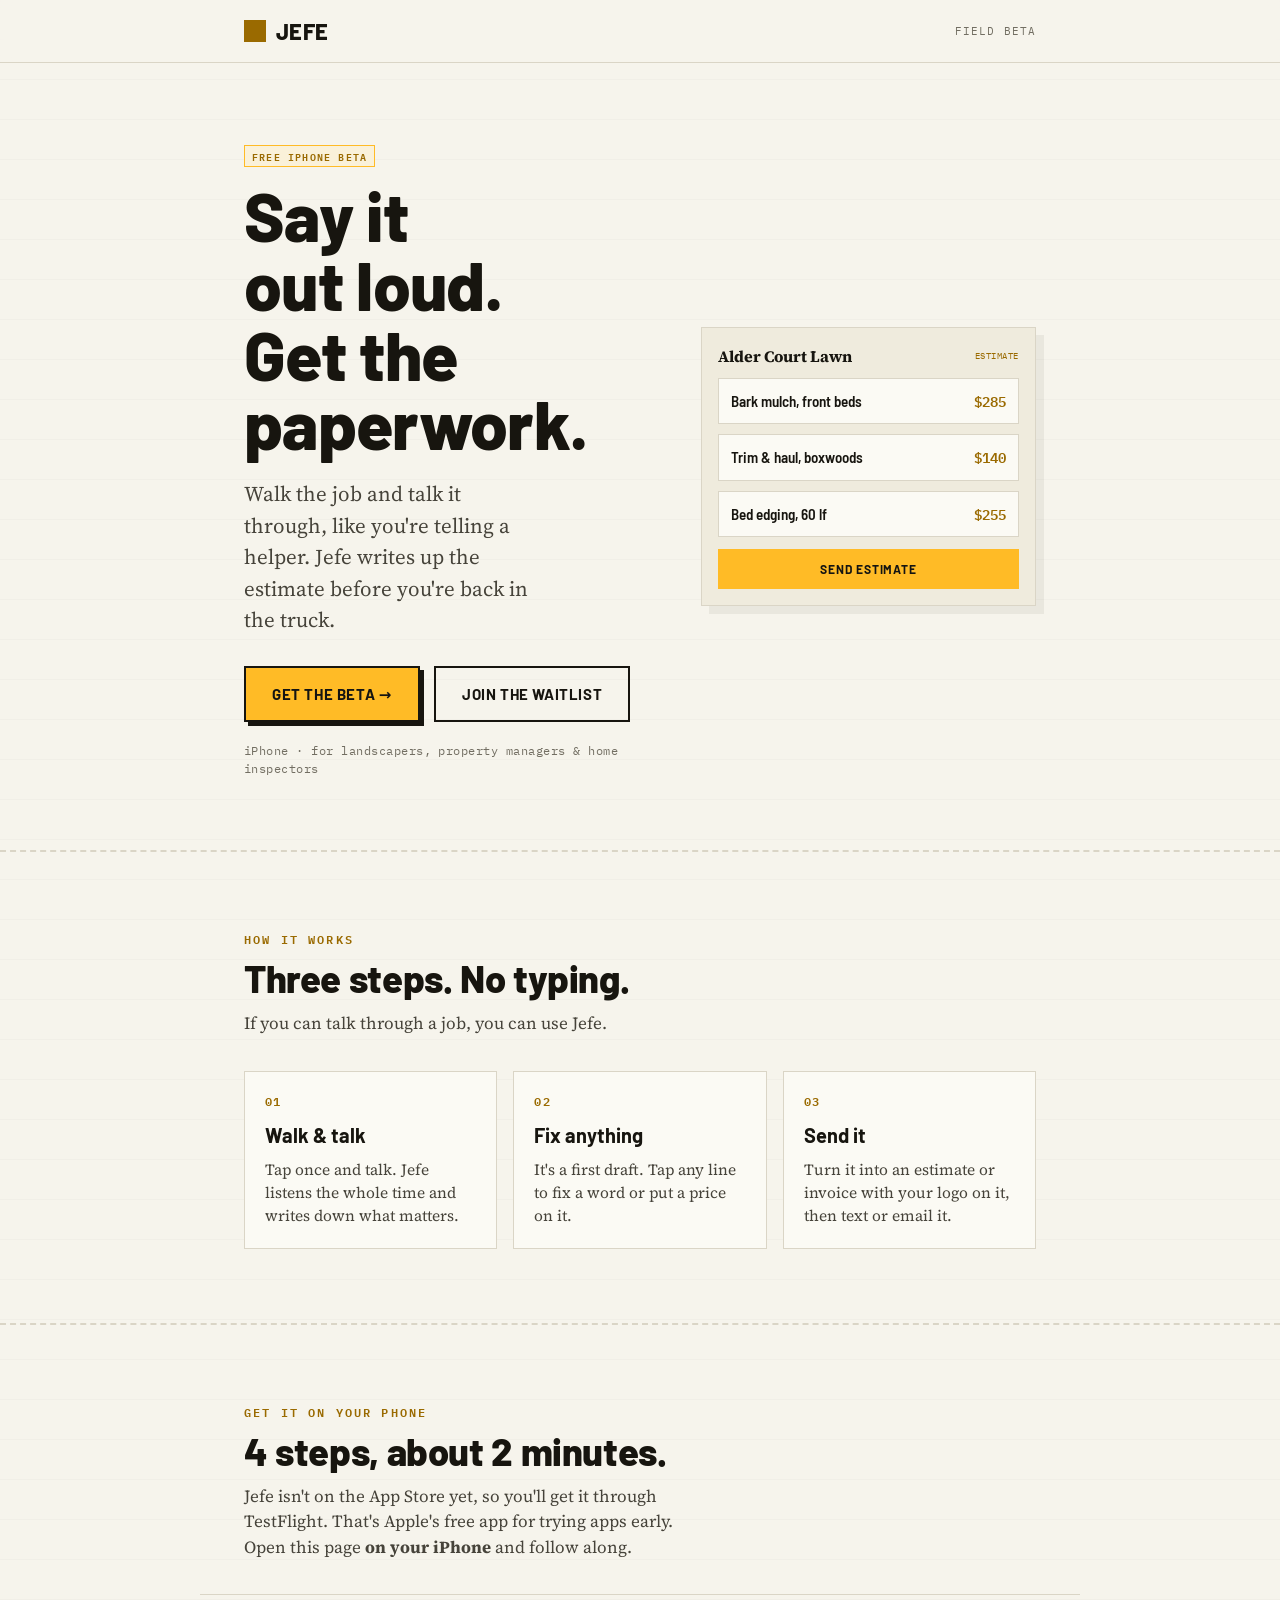
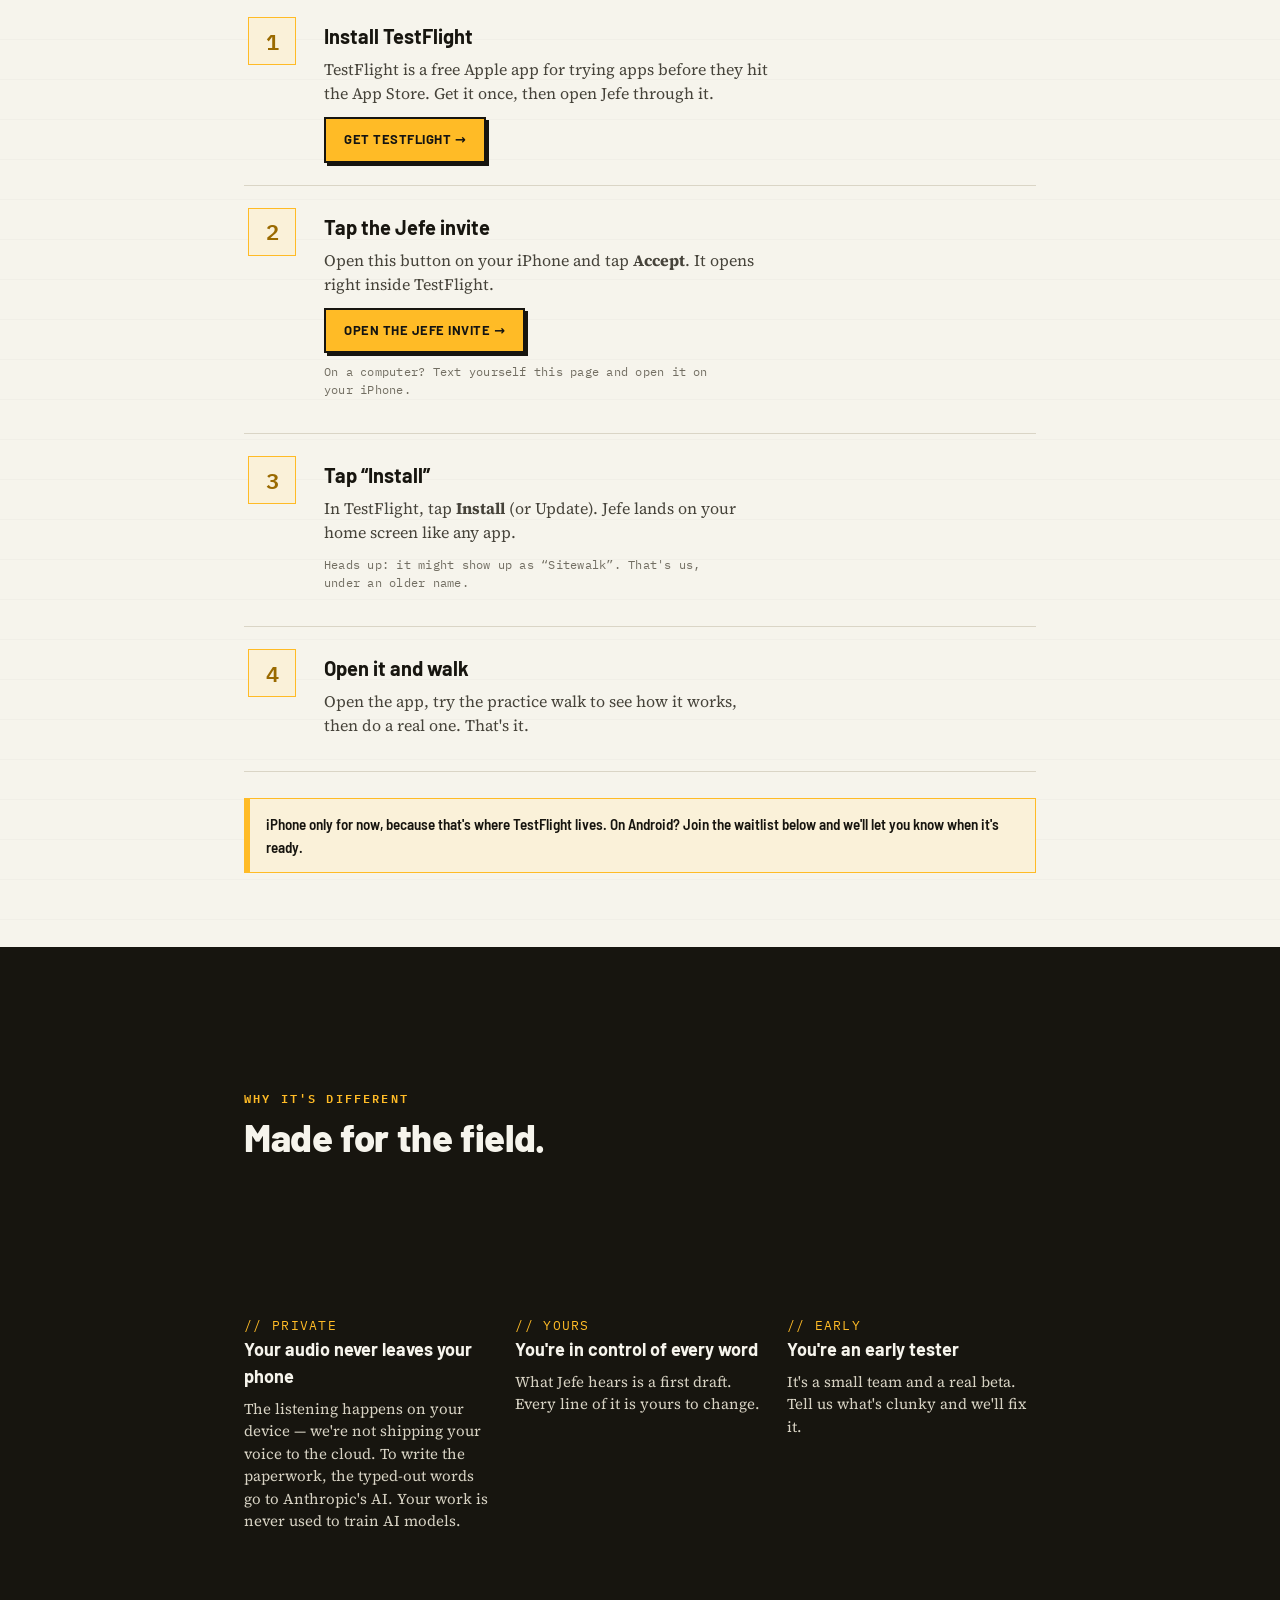
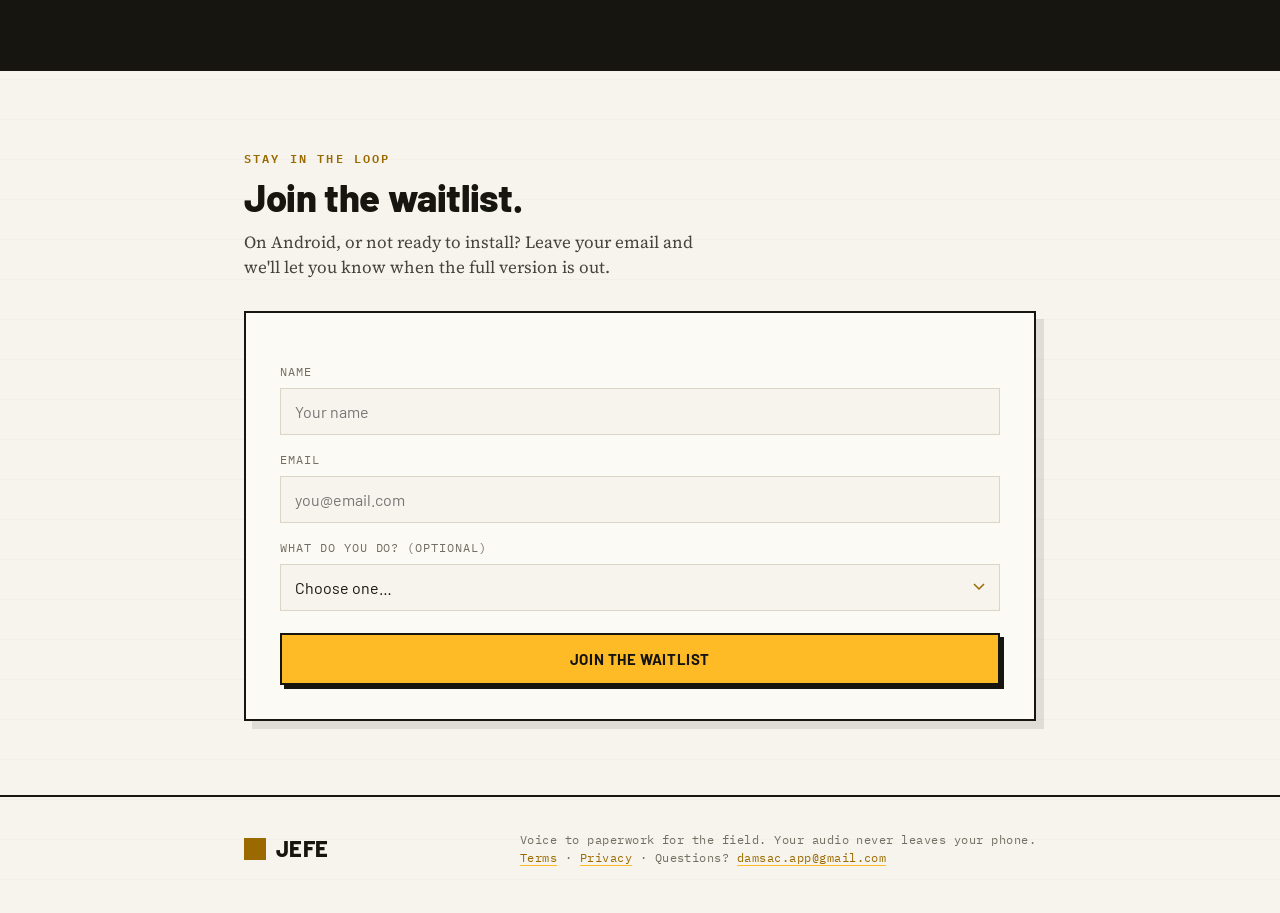
==== index.html @ 2832a0a9 "legal: name the AI processor, fix what was factually wrong, add the missing clauses Four independent" ====
<!DOCTYPE html>
<html lang="en">
<head>
<meta charset="UTF-8" />
<meta name="viewport" content="width=device-width, initial-scale=1.0" />
<title>Jefe: say it out loud, get the paperwork</title>
<meta name="description" content="Jefe turns a spoken walk-through into a ready-to-send estimate draft before you're back in the truck. Free iPhone beta for landscapers, property managers & home inspectors." />

<!-- Open Graph / iMessage / social preview -->
<meta property="og:title" content="Jefe: say it out loud, get the paperwork" />
<meta property="og:description" content="Walk the job, talk it through, and Jefe writes up the estimate. Try the free iPhone beta." />
<meta property="og:type" content="website" />

<link rel="preconnect" href="https://fonts.googleapis.com" />
<link rel="preconnect" href="https://fonts.gstatic.com" crossorigin />
<link href="https://fonts.googleapis.com/css2?family=Barlow:wght@400;500;600;700;800&family=Barlow+Semi+Condensed:wght@500;600&family=IBM+Plex+Mono:wght@400;500;600&family=Source+Serif+4:opsz,wght@8..60,400;8..60,600;8..60,700&display=swap" rel="stylesheet" />

<style>
  :root {
    /* Field Instrument palette — matches the Jefe app */
    --paper:      #F6F4EC;
    --paper-deep: #EFEBDD;
    --sheet:      #FBFAF4;
    --ink:        #17150F;
    --ink-70:     #46433A;
    --ink-45:     #726E62;
    --ink-25:     #A9A497;
    --amber:      #FFBB26;
    --amber-deep: #9A6A00;
    --amber-tint: #FAF1D9;
    --on-amber:   #141412;
    --hairline:   #DAD5C6;
    --red:        #B23B2E;
    --green:      #3E6B35;

    --ui:   'Barlow', system-ui, sans-serif;
    --cond: 'Barlow Semi Condensed', 'Barlow', sans-serif;
    --mono: 'IBM Plex Mono', ui-monospace, monospace;
    --serif:'Source Serif 4', Georgia, serif;

    --pad: clamp(26px, 6vw, 44px);
    --maxw: 880px;
  }

  * { box-sizing: border-box; }
  html { scroll-behavior: smooth; }
  /* grid/flex children default to min-width:auto, which lets long lines push a
     cell wider than the viewport → horizontal overflow. Reset it everywhere. */
  .hero-grid > *, .beats > *, .beat, .step > *, .trust .grid > *,
  .paper-card .row > *, footer .wrap > * { min-width: 0; }
  .hero .fine, .paper-card .row .desc, .step p, .beat p { overflow-wrap: anywhere; }
  body {
    margin: 0;
    background: var(--paper);
    color: var(--ink);
    font-family: var(--ui);
    line-height: 1.5;
    -webkit-font-smoothing: antialiased;
    /* faint carbon-form ruling */
    background-image: repeating-linear-gradient(
      to bottom, transparent, transparent 39px, rgba(0,0,0,0.018) 39px, rgba(0,0,0,0.018) 40px);
  }
  a { color: inherit; }
  img { max-width: 100%; }

  .wrap { max-width: var(--maxw); margin: 0 auto; padding: 0 var(--pad); }

  /* ---- reusable bits ---- */
  .kicker {
    font-family: var(--mono); font-weight: 600; font-size: 12px;
    letter-spacing: 0.18em; text-transform: uppercase; color: var(--amber-deep);
  }
  .stamp {
    display: inline-block; font-family: var(--mono); font-weight: 600;
    font-size: 10px; letter-spacing: 0.12em; text-transform: uppercase;
    padding: 3px 7px 2px; background: var(--amber-tint);
    color: var(--amber-deep); border: 1px solid var(--amber);
  }
  .btn {
    display: inline-flex; align-items: center; justify-content: center; gap: 8px;
    font-family: var(--ui); font-weight: 700; font-size: 15px; letter-spacing: 0.04em;
    text-transform: uppercase; text-decoration: none; cursor: pointer;
    padding: 15px 26px; border: 2px solid var(--ink); background: var(--amber);
    color: var(--on-amber); transition: transform .12s ease, box-shadow .12s ease;
    box-shadow: 4px 4px 0 var(--ink);
  }
  .btn:hover { transform: translate(-2px,-2px); box-shadow: 6px 6px 0 var(--ink); }
  .btn:active { transform: translate(2px,2px); box-shadow: 1px 1px 0 var(--ink); }
  .btn.ghost { background: transparent; color: var(--ink); box-shadow: none; }
  .btn.ghost:hover { background: var(--paper-deep); transform: none; }

  .logo { display: inline-flex; align-items: center; gap: 10px; text-decoration: none; }
  .logo .mark { width: 22px; height: 22px; background: var(--amber-deep); flex: none; }
  .logo .word { font-family: var(--ui); font-weight: 800; font-size: 22px; letter-spacing: 0.02em; }

  /* reveal-on-scroll */
  .reveal { opacity: 0; transform: translateY(14px); transition: opacity .5s ease, transform .5s ease; }
  .reveal.in { opacity: 1; transform: none; }

  /* ---- top bar ---- */
  header.bar {
    position: sticky; top: 0; z-index: 20;
    background: rgba(246,244,236,0.92); backdrop-filter: blur(6px);
    border-bottom: 1px solid var(--hairline);
  }
  header.bar .wrap { display: flex; align-items: center; justify-content: space-between; height: 62px; }
  header.bar .meta { font-family: var(--mono); font-size: 11px; letter-spacing: 0.1em; color: var(--ink-45); text-transform: uppercase; }

  /* ---- hero ---- */
  /* top/bottom only — leave .wrap's horizontal padding intact (a `padding`
     shorthand here would zero the side margins and flush content left). */
  .hero { padding-top: clamp(38px, 8vw, 80px); padding-bottom: clamp(30px, 6vw, 60px); }
  .hero h1 {
    font-family: var(--ui); font-weight: 800; letter-spacing: -0.01em;
    font-size: clamp(38px, 9vw, 68px); line-height: 1.02; margin: 14px 0 0;
  }
  .hero .lead {
    font-family: var(--serif); font-size: clamp(17px, 2.4vw, 21px); color: var(--ink-70);
    max-width: 30ch; margin: 20px 0 0; line-height: 1.5;
  }
  .hero .ctas { display: flex; flex-wrap: wrap; gap: 14px; margin-top: 30px; }
  .hero .fine {
    margin-top: 20px; font-family: var(--mono); font-size: 12px; letter-spacing: 0.04em;
    color: var(--ink-45);
  }
  .hero-grid { display: grid; grid-template-columns: 1.1fr 0.9fr; gap: clamp(24px, 5vw, 48px); align-items: center; }
  @media (max-width: 720px) { .hero-grid { grid-template-columns: 1fr; } }

  /* mini estimate card (echoes the app) */
  .paper-card {
    background: var(--paper-deep); border: 1.5px solid var(--hairline); padding: 16px;
    box-shadow: 8px 8px 0 rgba(23,21,15,0.06);
  }
  .paper-card .row {
    display: flex; align-items: baseline; justify-content: space-between; gap: 10px;
    background: var(--sheet); border: 1px solid var(--hairline); padding: 11px 12px; margin-top: 10px;
  }
  .paper-card .row .desc { font-family: var(--cond); font-weight: 600; font-size: 15px; }
  .paper-card .row .amt  { font-family: var(--mono); font-weight: 600; font-size: 14px; color: var(--amber-deep); }
  .paper-card .head { display: flex; align-items: center; justify-content: space-between; }
  .paper-card .biz { font-family: var(--serif); font-weight: 700; font-size: 16px; }
  .paper-card .send {
    margin-top: 12px; text-align: center; font-family: var(--ui); font-weight: 700; font-size: 12px;
    letter-spacing: 0.08em; padding: 11px; background: var(--amber); color: var(--on-amber); text-transform: uppercase;
  }
  .sub { font-family: var(--mono); font-size: 9px; letter-spacing: 0.06em; color: var(--ink-45); text-transform: uppercase; }

  /* ---- section frame ---- */
  section { padding: clamp(40px, 8vw, 74px) 0; }
  .divider { border: none; border-top: 2px dashed var(--hairline); margin: 0; }
  .sec-head h2 {
    font-family: var(--ui); font-weight: 800; font-size: clamp(26px, 5vw, 38px);
    letter-spacing: -0.01em; margin: 8px 0 0; line-height: 1.08;
  }
  .sec-head .sub-lead { font-family: var(--serif); color: var(--ink-70); font-size: 17px; margin: 12px 0 0; max-width: 52ch; }

  /* ---- how it works ---- */
  .beats { display: grid; grid-template-columns: repeat(3, 1fr); gap: 16px; margin-top: 34px; }
  @media (max-width: 720px) { .beats { grid-template-columns: 1fr; } }
  .beat { background: var(--sheet); border: 1.5px solid var(--hairline); padding: 20px; }
  .beat .n { font-family: var(--mono); font-weight: 600; font-size: 12px; color: var(--amber-deep); letter-spacing: 0.1em; }
  .beat h3 { font-family: var(--ui); font-weight: 700; font-size: 20px; margin: 10px 0 8px; }
  .beat p { font-family: var(--serif); color: var(--ink-70); font-size: 15.5px; margin: 0; }

  /* ---- install steps ---- */
  .steps { margin-top: 34px; border-top: 1px solid var(--hairline); }
  .step {
    display: grid; grid-template-columns: 58px 1fr; gap: 18px; align-items: start;
    padding: 22px 4px; border-bottom: 1px solid var(--hairline);
  }
  .step .idx {
    font-family: var(--mono); font-weight: 600; font-size: 22px; color: var(--amber-deep);
    border: 1.5px solid var(--amber); background: var(--amber-tint); width: 48px; height: 48px;
    display: flex; align-items: center; justify-content: center;
  }
  .step h3 { font-family: var(--ui); font-weight: 700; font-size: 20px; margin: 4px 0 6px; }
  .step p { font-family: var(--serif); color: var(--ink-70); font-size: 16px; margin: 0 0 12px; max-width: 56ch; }
  .step .mini-note { font-family: var(--mono); font-size: 12px; color: var(--ink-45); letter-spacing: 0.02em; }
  .step .btn { font-size: 13px; padding: 11px 18px; box-shadow: 3px 3px 0 var(--ink); }
  .step .btn:hover { box-shadow: 5px 5px 0 var(--ink); }

  .notebar {
    margin-top: 26px; display: flex; gap: 0; border: 1.5px solid var(--amber);
    background: var(--amber-tint);
  }
  .notebar .tick { width: 5px; background: var(--amber); flex: none; }
  .notebar .txt { padding: 14px 16px; font-family: var(--cond); font-weight: 600; font-size: 15px; color: var(--ink); }

  /* ---- trust strip ---- */
  .trust { background: var(--ink); color: var(--paper); }
  .trust .wrap { padding-top: clamp(40px,7vw,64px); padding-bottom: clamp(40px,7vw,64px); }
  .trust .kicker { color: var(--amber); }
  .trust h2 { color: var(--paper); }
  .trust .grid { display: grid; grid-template-columns: repeat(3, 1fr); gap: 22px; margin-top: 30px; }
  @media (max-width: 720px) { .trust .grid { grid-template-columns: 1fr; } }
  .trust .item h3 { font-family: var(--ui); font-weight: 700; font-size: 18px; margin: 0 0 8px; }
  .trust .item p { font-family: var(--serif); color: #D8D3C4; font-size: 15px; margin: 0; }
  .trust .item .ic { font-family: var(--mono); color: var(--amber); font-size: 13px; letter-spacing: 0.1em; }

  /* ---- waitlist ---- */
  .waitlist .card {
    margin-top: 30px; background: var(--sheet); border: 2px solid var(--ink);
    box-shadow: 8px 8px 0 rgba(23,21,15,0.10); padding: clamp(22px, 4vw, 34px);
  }
  .field { display: block; margin-top: 16px; }
  .field label { display: block; font-family: var(--mono); font-size: 12px; letter-spacing: 0.08em; text-transform: uppercase; color: var(--ink-45); margin-bottom: 7px; }
  .field input, .field select {
    width: 100%; font-family: var(--ui); font-size: 16px; color: var(--ink);
    padding: 13px 14px; background: var(--paper); border: 1.5px solid var(--hairline);
    border-radius: 0; -webkit-appearance: none; appearance: none;
  }
  .field input:focus, .field select:focus { outline: none; border-color: var(--amber-deep); box-shadow: inset 0 0 0 1px var(--amber-deep); }
  .field select { background-image: url("data:image/svg+xml,%3Csvg xmlns='http://www.w3.org/2000/svg' width='12' height='8' viewBox='0 0 12 8'%3E%3Cpath d='M1 1l5 5 5-5' stroke='%239A6A00' stroke-width='1.5' fill='none'/%3E%3C/svg%3E"); background-repeat: no-repeat; background-position: right 14px center; }
  form .btn { width: 100%; margin-top: 22px; }
  .honeypot { position: absolute; left: -9999px; }
  .form-msg { margin-top: 14px; font-family: var(--cond); font-weight: 600; font-size: 15px; display: none; }
  .form-msg.ok { display: block; color: var(--green); }
  .form-msg.err { display: block; color: var(--red); }

  /* ---- footer ---- */
  footer { border-top: 2px solid var(--ink); padding: 34px 0 46px; }
  footer .wrap { display: flex; flex-wrap: wrap; gap: 16px; align-items: center; justify-content: space-between; }
  footer .fine { font-family: var(--mono); font-size: 12px; letter-spacing: 0.04em; color: var(--ink-45); }
  footer a.link { color: var(--amber-deep); text-decoration: none; border-bottom: 1px solid var(--amber); }
</style>
</head>

<body>

<!-- ============ TOP BAR ============ -->
<header class="bar">
  <div class="wrap">
    <a class="logo" href="#top"><span class="mark"></span><span class="word">JEFE</span></a>
    <span class="meta">Field beta</span>
  </div>
</header>

<a id="top"></a>

<!-- ============ HERO ============ -->
<div class="hero wrap">
  <div class="hero-grid">
    <div>
      <span class="stamp">Free iPhone beta</span>
      <h1 class="reveal">Say it out&nbsp;loud.<br>Get the paperwork.</h1>
      <p class="lead reveal">Walk the job and talk it through, like you're telling a helper. Jefe writes up the estimate before you're back in the truck.</p>
      <div class="ctas reveal">
        <a class="btn" href="#install">Get the beta →</a>
        <a class="btn ghost" href="#waitlist">Join the waitlist</a>
      </div>
      <p class="fine reveal">iPhone · for landscapers, property managers &amp; home inspectors</p>
    </div>

    <!-- mini estimate: the payoff, shown up front -->
    <div class="paper-card reveal" aria-hidden="true">
      <div class="head">
        <span class="biz">Alder Court Lawn</span>
        <span class="sub" style="color:var(--amber-deep)">Estimate</span>
      </div>
      <div class="row"><span class="desc">Bark mulch, front beds</span><span class="amt">$285</span></div>
      <div class="row"><span class="desc">Trim &amp; haul, boxwoods</span><span class="amt">$140</span></div>
      <div class="row"><span class="desc">Bed edging, 60 lf</span><span class="amt">$255</span></div>
      <div class="send">Send estimate</div>
    </div>
  </div>
</div>

<hr class="divider" />

<!-- ============ HOW IT WORKS ============ -->
<section id="how">
  <div class="wrap sec-head reveal">
    <span class="kicker">How it works</span>
    <h2>Three steps. No typing.</h2>
    <p class="sub-lead">If you can talk through a job, you can use Jefe.</p>
  </div>
  <div class="wrap beats">
    <div class="beat reveal">
      <div class="n">01</div>
      <h3>Walk &amp; talk</h3>
      <p>Tap once and talk. Jefe listens the whole time and writes down what matters.</p>
    </div>
    <div class="beat reveal">
      <div class="n">02</div>
      <h3>Fix anything</h3>
      <p>It's a first draft. Tap any line to fix a word or put a price on it.</p>
    </div>
    <div class="beat reveal">
      <div class="n">03</div>
      <h3>Send it</h3>
      <p>Turn it into an estimate or invoice with your logo on it, then text or email it.</p>
    </div>
  </div>
</section>

<hr class="divider" />

<!-- ============ INSTALL STEPS ============ -->
<section id="install">
  <div class="wrap sec-head reveal">
    <span class="kicker">Get it on your phone</span>
    <h2>4 steps, about 2 minutes.</h2>
    <p class="sub-lead">Jefe isn't on the App Store yet, so you'll get it through TestFlight. That's Apple's free app for trying apps early. Open this page <strong>on your iPhone</strong> and follow along.</p>
  </div>

  <div class="wrap steps">
    <div class="step reveal">
      <div class="idx">1</div>
      <div>
        <h3>Install TestFlight</h3>
        <p>TestFlight is a free Apple app for trying apps before they hit the App Store. Get it once, then open Jefe through it.</p>
        <a class="btn" href="https://apps.apple.com/app/testflight/id899247664" target="_blank" rel="noopener">Get TestFlight →</a>
      </div>
    </div>

    <div class="step reveal">
      <div class="idx">2</div>
      <div>
        <h3>Tap the Jefe invite</h3>
        <p>Open this button on your iPhone and tap <strong>Accept</strong>. It opens right inside TestFlight.</p>
        <a class="btn" id="tf-link" href="https://testflight.apple.com/join/G6cbHfeK" target="_blank" rel="noopener">Open the Jefe invite →</a>
        <p class="mini-note" style="margin-top:10px">On a computer? Text yourself this page and open it on your iPhone.</p>
      </div>
    </div>

    <div class="step reveal">
      <div class="idx">3</div>
      <div>
        <h3>Tap “Install”</h3>
        <p>In TestFlight, tap <strong>Install</strong> (or Update). Jefe lands on your home screen like any app.</p>
        <p class="mini-note">Heads up: it might show up as “Sitewalk”. That's us, under an older name.</p>
      </div>
    </div>

    <div class="step reveal">
      <div class="idx">4</div>
      <div>
        <h3>Open it and walk</h3>
        <p>Open the app, try the practice walk to see how it works, then do a real one. That's it.</p>
      </div>
    </div>
  </div>

  <div class="wrap">
    <div class="notebar reveal">
      <div class="tick"></div>
      <div class="txt">iPhone only for now, because that's where TestFlight lives. On Android? Join the waitlist below and we'll let you know when it's ready.</div>
    </div>
  </div>
</section>

<!-- ============ TRUST ============ -->
<section class="trust">
  <div class="wrap sec-head reveal">
    <span class="kicker">Why it's different</span>
    <h2>Made for the field.</h2>
  </div>
  <div class="wrap grid">
    <div class="item reveal">
      <div class="ic">// PRIVATE</div>
      <h3>Your audio never leaves your phone</h3>
      <p>The listening happens on your device &mdash; we're not shipping your voice to the cloud. To write the paperwork, the typed-out words go to Anthropic's AI. Your work is never used to train AI models.</p>
    </div>
    <div class="item reveal">
      <div class="ic">// YOURS</div>
      <h3>You're in control of every word</h3>
      <p>What Jefe hears is a first draft. Every line of it is yours to change.</p>
    </div>
    <div class="item reveal">
      <div class="ic">// EARLY</div>
      <h3>You're an early tester</h3>
      <p>It's a small team and a real beta. Tell us what's clunky and we'll fix it.</p>
    </div>
  </div>
</section>

<!-- ============ WAITLIST ============ -->
<section id="waitlist" class="waitlist">
  <div class="wrap sec-head reveal">
    <span class="kicker">Stay in the loop</span>
    <h2>Join the waitlist.</h2>
    <p class="sub-lead">On Android, or not ready to install? Leave your email and we'll let you know when the full version is out.</p>
  </div>

  <div class="wrap">
    <div class="card reveal">
      <!-- Netlify Forms: no third-party service. Netlify captures submissions on
           deploy (data-netlify) and emails damsac.app@gmail.com per submission
           once the email notification is enabled in the Netlify dashboard. -->
      <form id="waitlist-form" name="waitlist" method="POST"
            data-netlify="true" netlify-honeypot="company-website">
        <input type="hidden" name="form-name" value="waitlist" />
        <div class="field">
          <label for="name">Name</label>
          <input id="name" type="text" name="name" required autocomplete="name" placeholder="Your name" />
        </div>
        <div class="field">
          <label for="email">Email</label>
          <input id="email" type="email" name="email" required autocomplete="email" placeholder="you@email.com" />
        </div>
        <div class="field">
          <label for="trade">What do you do? (optional)</label>
          <select id="trade" name="trade">
            <option value="">Choose one…</option>
            <option>Landscaping / lawn care</option>
            <option>Property management</option>
            <option>Home / property inspection</option>
            <option>Other field / trade work</option>
          </select>
        </div>
        <!-- spam trap (Netlify silently drops submissions that fill this) -->
        <p class="honeypot"><label>Leave this empty: <input name="company-website" tabindex="-1" autocomplete="off" /></label></p>
        <button class="btn" type="submit">Join the waitlist</button>
        <p class="form-msg" id="form-msg" role="status" aria-live="polite"></p>
      </form>
    </div>
  </div>
</section>

<!-- ============ FOOTER ============ -->
<footer>
  <div class="wrap">
    <a class="logo" href="#top"><span class="mark"></span><span class="word">JEFE</span></a>
    <div class="fine">
      Voice to paperwork for the field. Your audio never leaves your phone.<br>
      <a class="link" href="/terms">Terms</a> · <a class="link" href="/privacy">Privacy</a> ·
      Questions? <a class="link" href="mailto:damsac.app@gmail.com">damsac.app@gmail.com</a>
    </div>
  </div>
</footer>

<script>
  // Reveal-on-scroll
  const io = new IntersectionObserver((entries) => {
    entries.forEach(e => { if (e.isIntersecting) { e.target.classList.add('in'); io.unobserve(e.target); } });
  }, { threshold: 0.12 });
  document.querySelectorAll('.reveal').forEach((el, i) => {
    el.style.transitionDelay = Math.min(i % 4, 3) * 60 + 'ms';
    io.observe(el);
  });

  // Waitlist — submit to Netlify Forms via fetch (URL-encoded POST to the page)
  // so we capture the submission without leaving the page.
  const form = document.getElementById('waitlist-form');
  const msg = document.getElementById('form-msg');
  form.addEventListener('submit', async (e) => {
    e.preventDefault();
    msg.className = 'form-msg'; msg.textContent = '';
    const body = new URLSearchParams(new FormData(form)).toString();
    try {
      const res = await fetch('/', {
        method: 'POST',
        headers: { 'Content-Type': 'application/x-www-form-urlencoded' },
        body
      });
      if (res.ok) {
        form.reset();
        msg.className = 'form-msg ok';
        msg.textContent = "You're on the list. We'll be in touch.";
      } else {
        msg.className = 'form-msg err';
        msg.textContent = 'Something went wrong. Try again, or email us directly.';
      }
    } catch (_) {
      msg.className = 'form-msg err';
      msg.textContent = 'Network hiccup. Try again in a moment.';
    }
  });
</script>
</body>
</html>
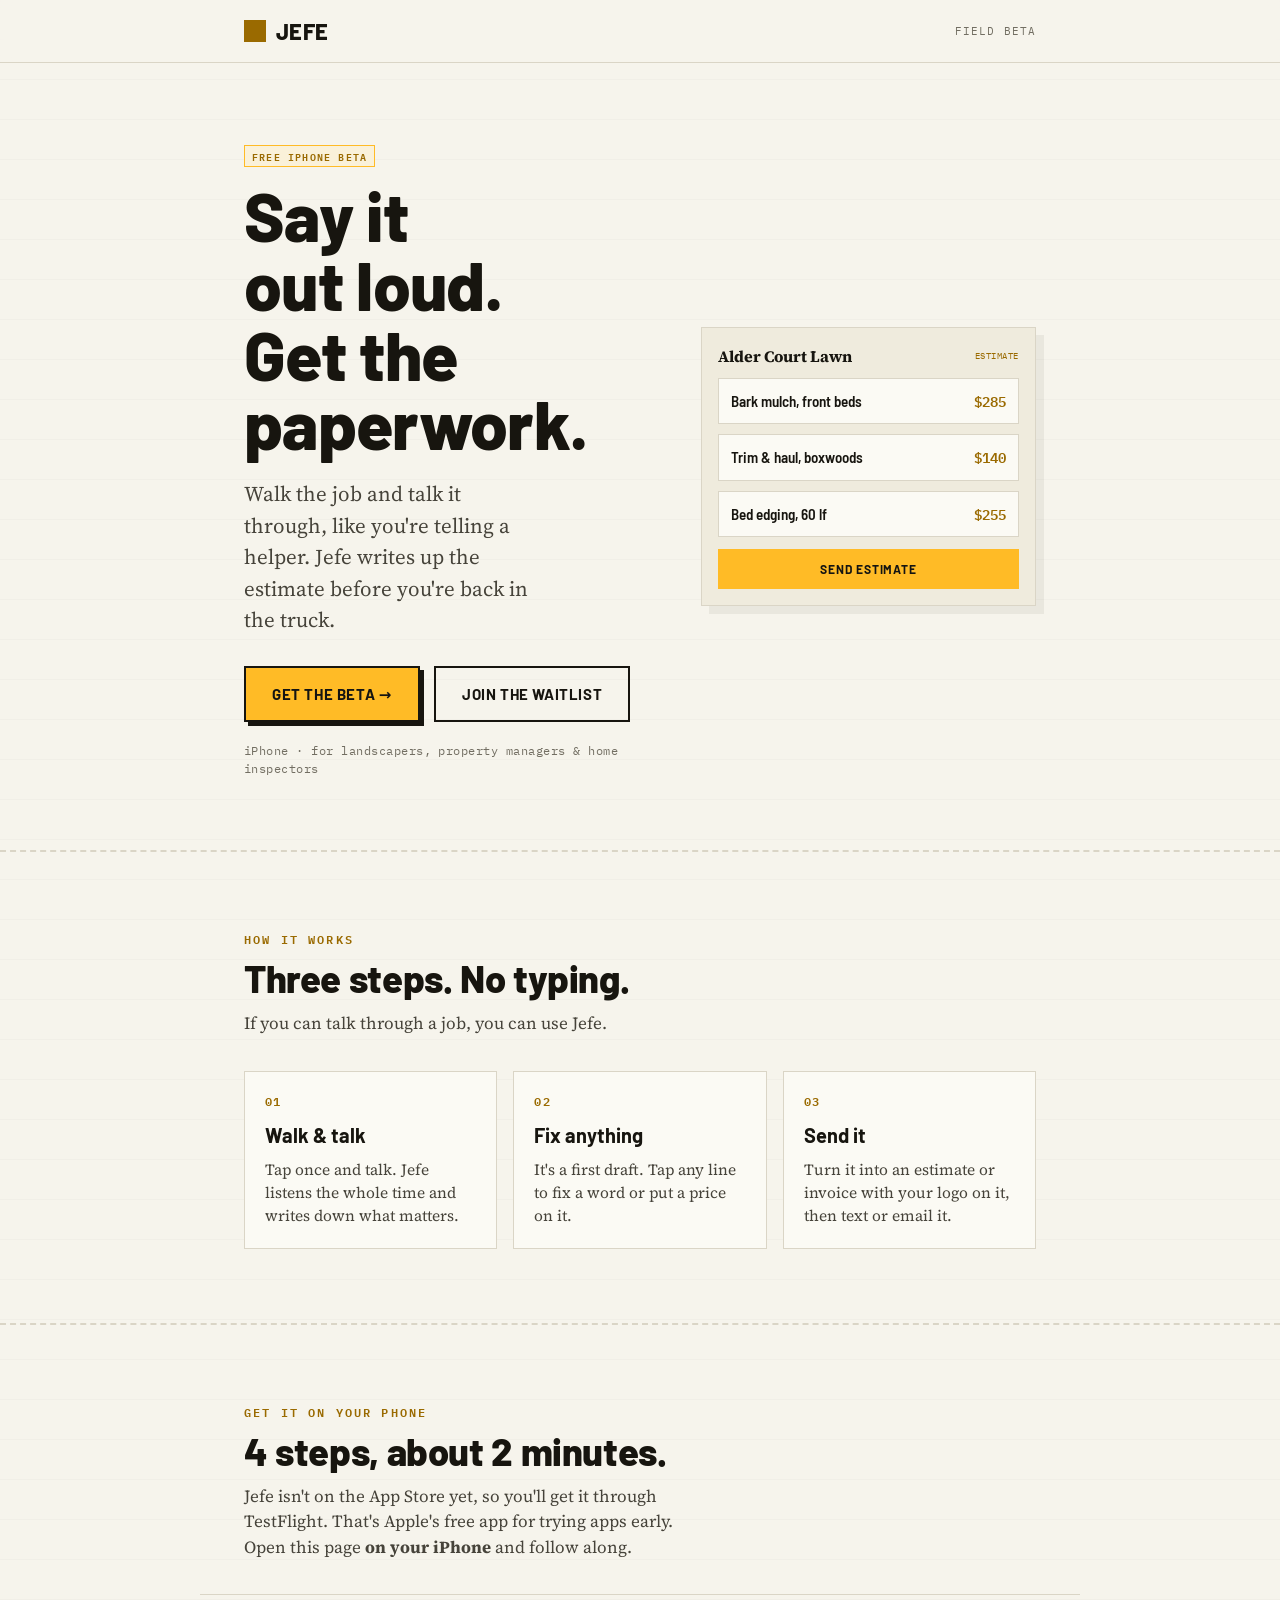
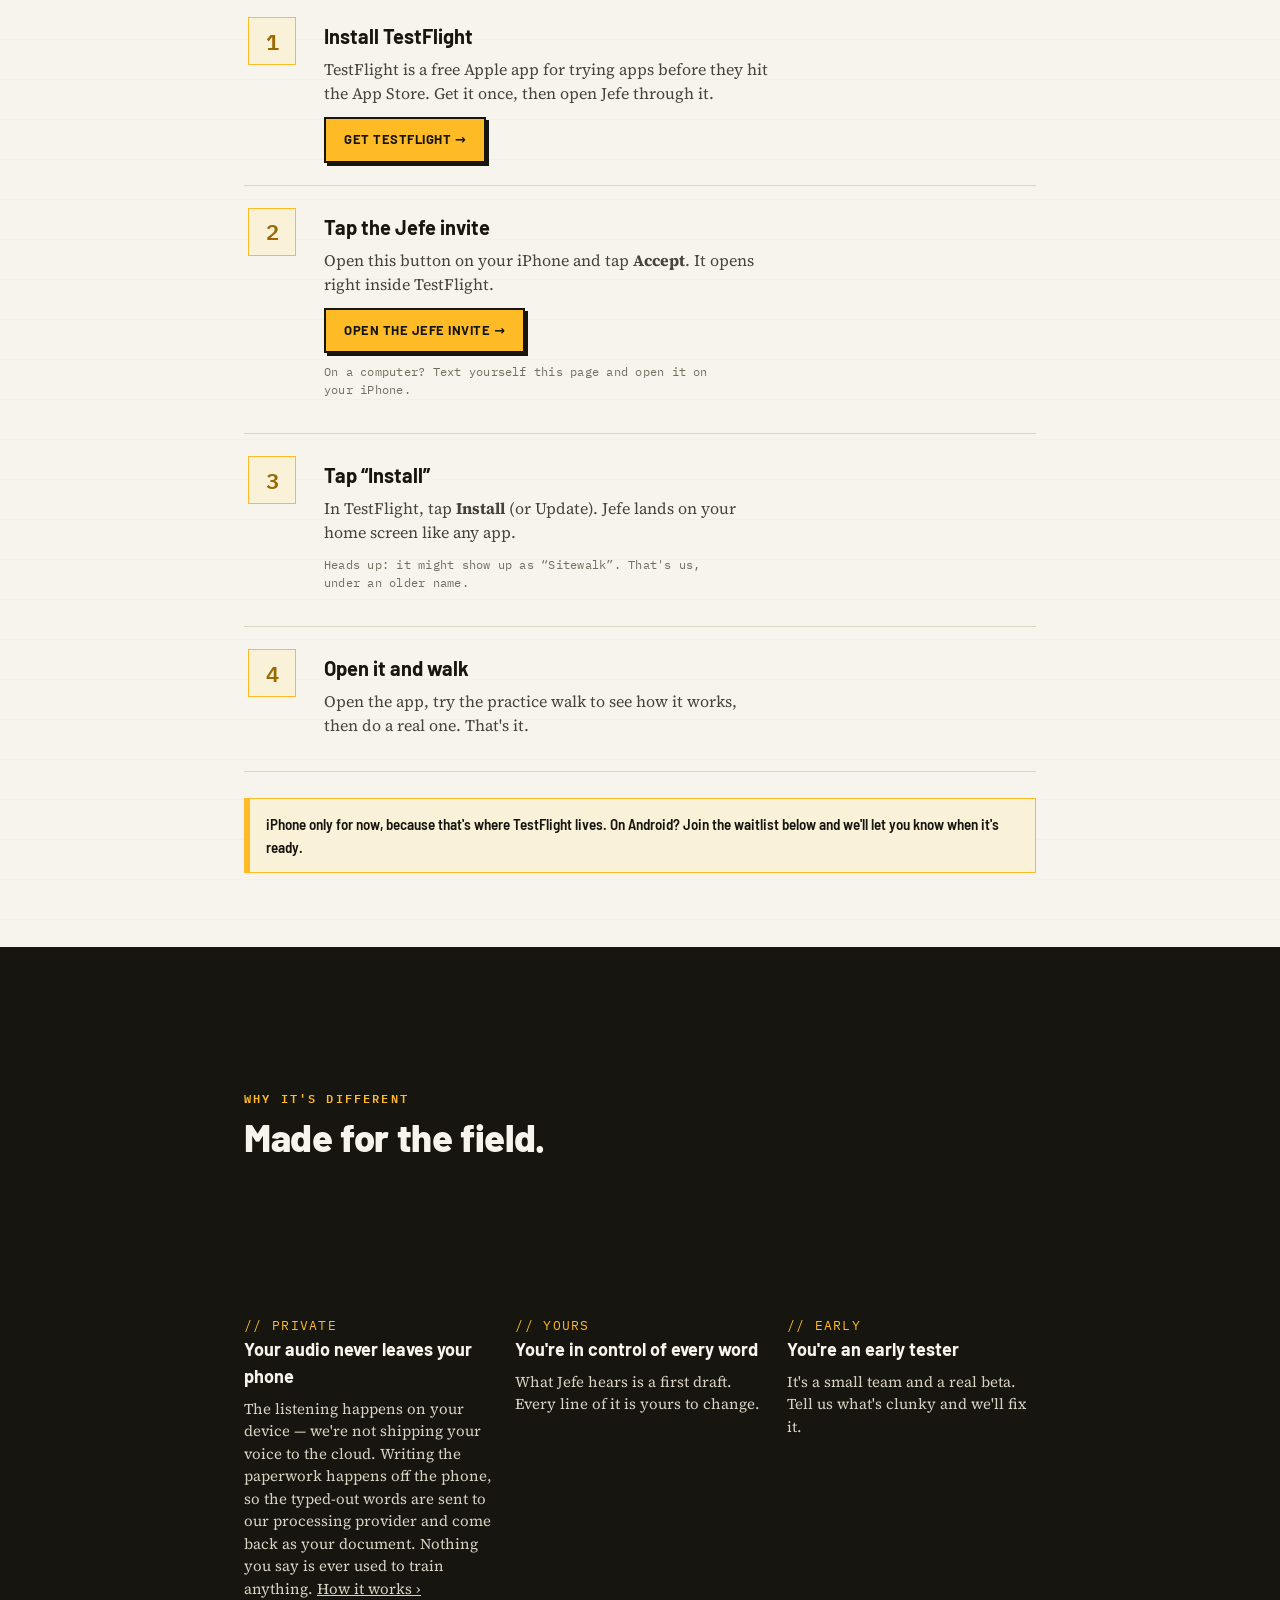
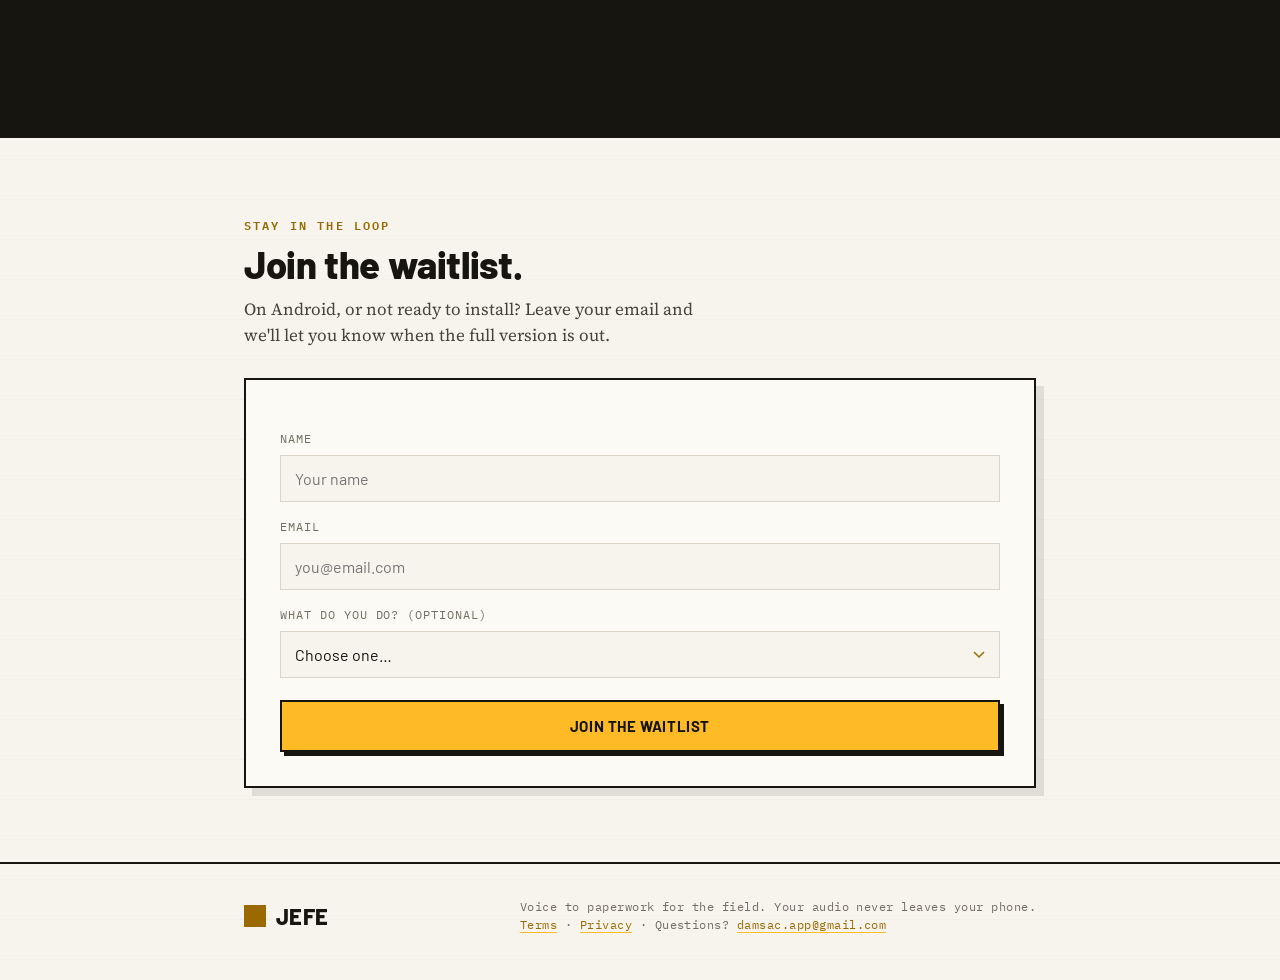
==== commit e6736ade: "copy: disclose the transfer without selling AI Isaac: the customer base is largely non-technical and" ====
--- a/index.html
+++ b/index.html
@@ -359,7 +359,7 @@
     <div class="item reveal">
       <div class="ic">// PRIVATE</div>
       <h3>Your audio never leaves your phone</h3>
-      <p>The listening happens on your device &mdash; we're not shipping your voice to the cloud. To write the paperwork, the typed-out words go to Anthropic's AI. Your work is never used to train AI models.</p>
+      <p>The listening happens on your device &mdash; we're not shipping your voice to the cloud. Writing the paperwork happens off the phone, so the typed-out words are sent to our processing provider and come back as your document. Nothing you say is ever used to train anything. <a href="/privacy">How it works &rsaquo;</a></p>
     </div>
     <div class="item reveal">
       <div class="ic">// YOURS</div>
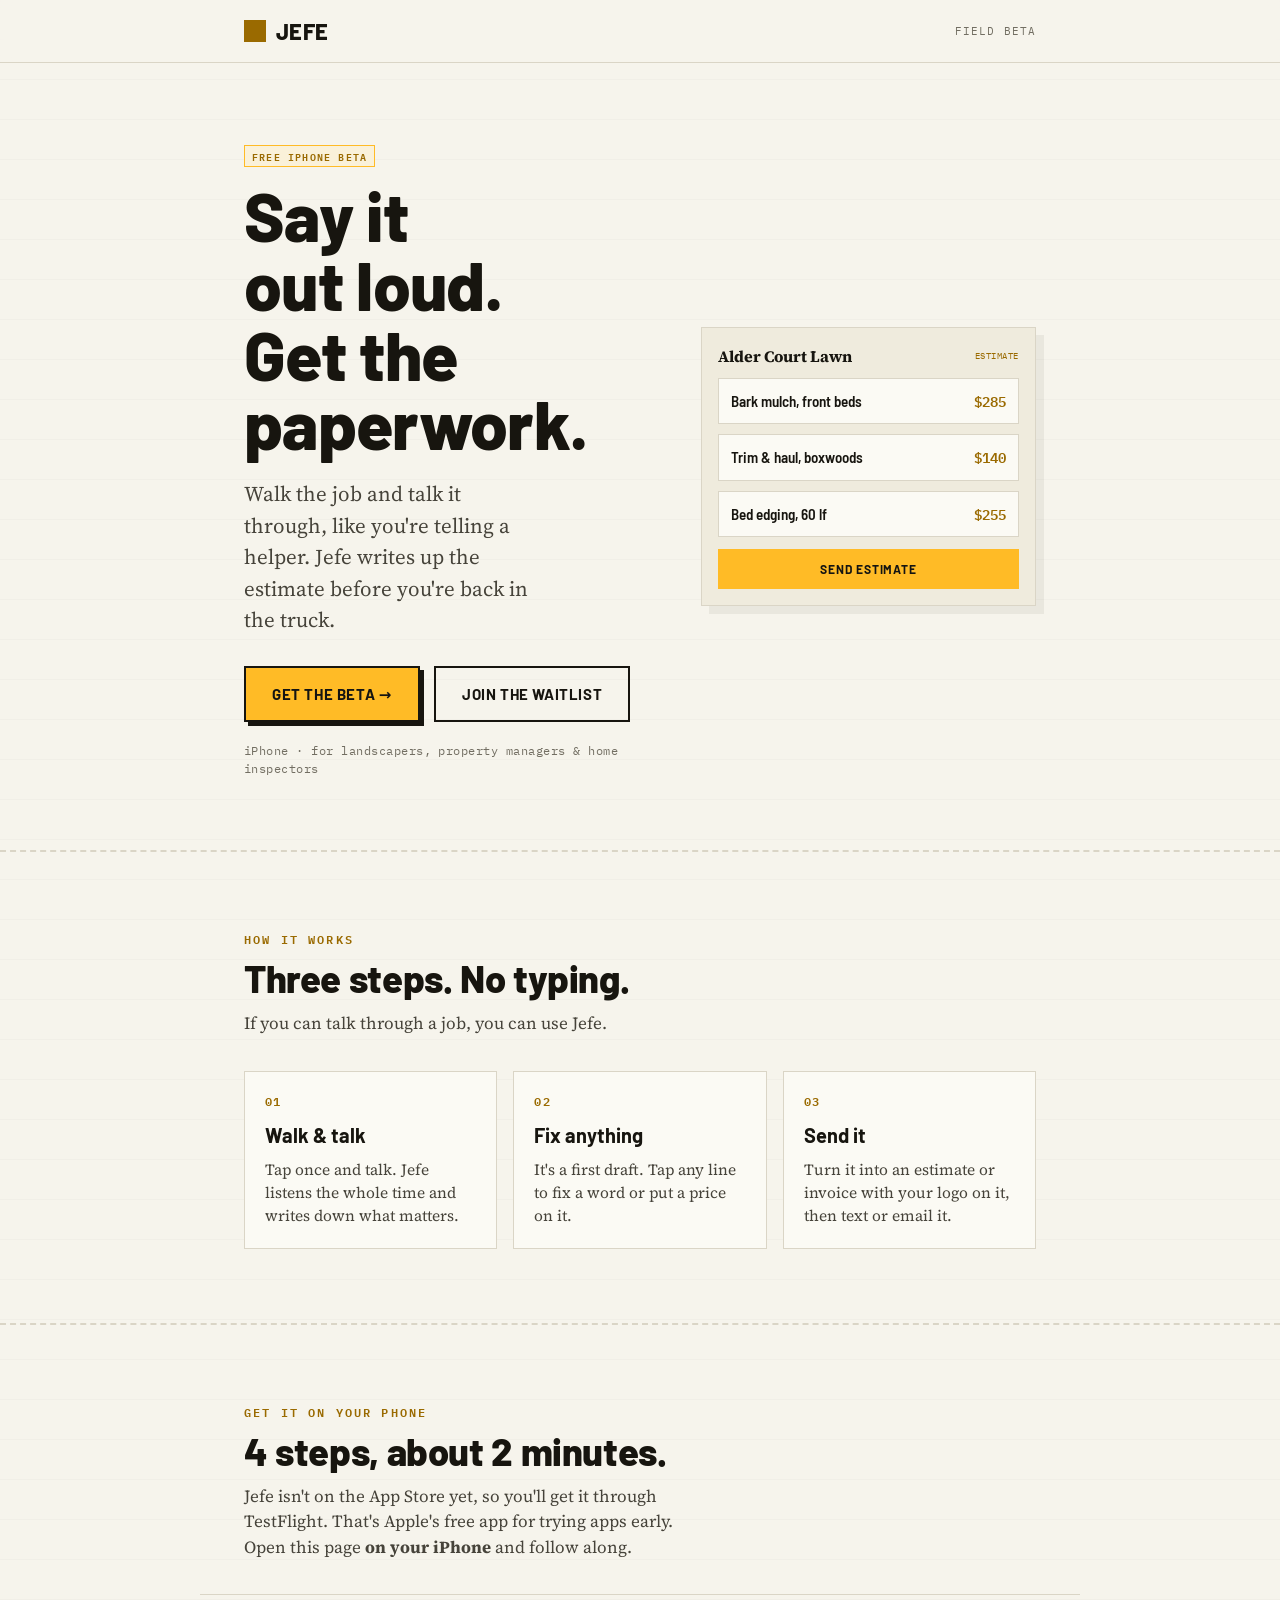
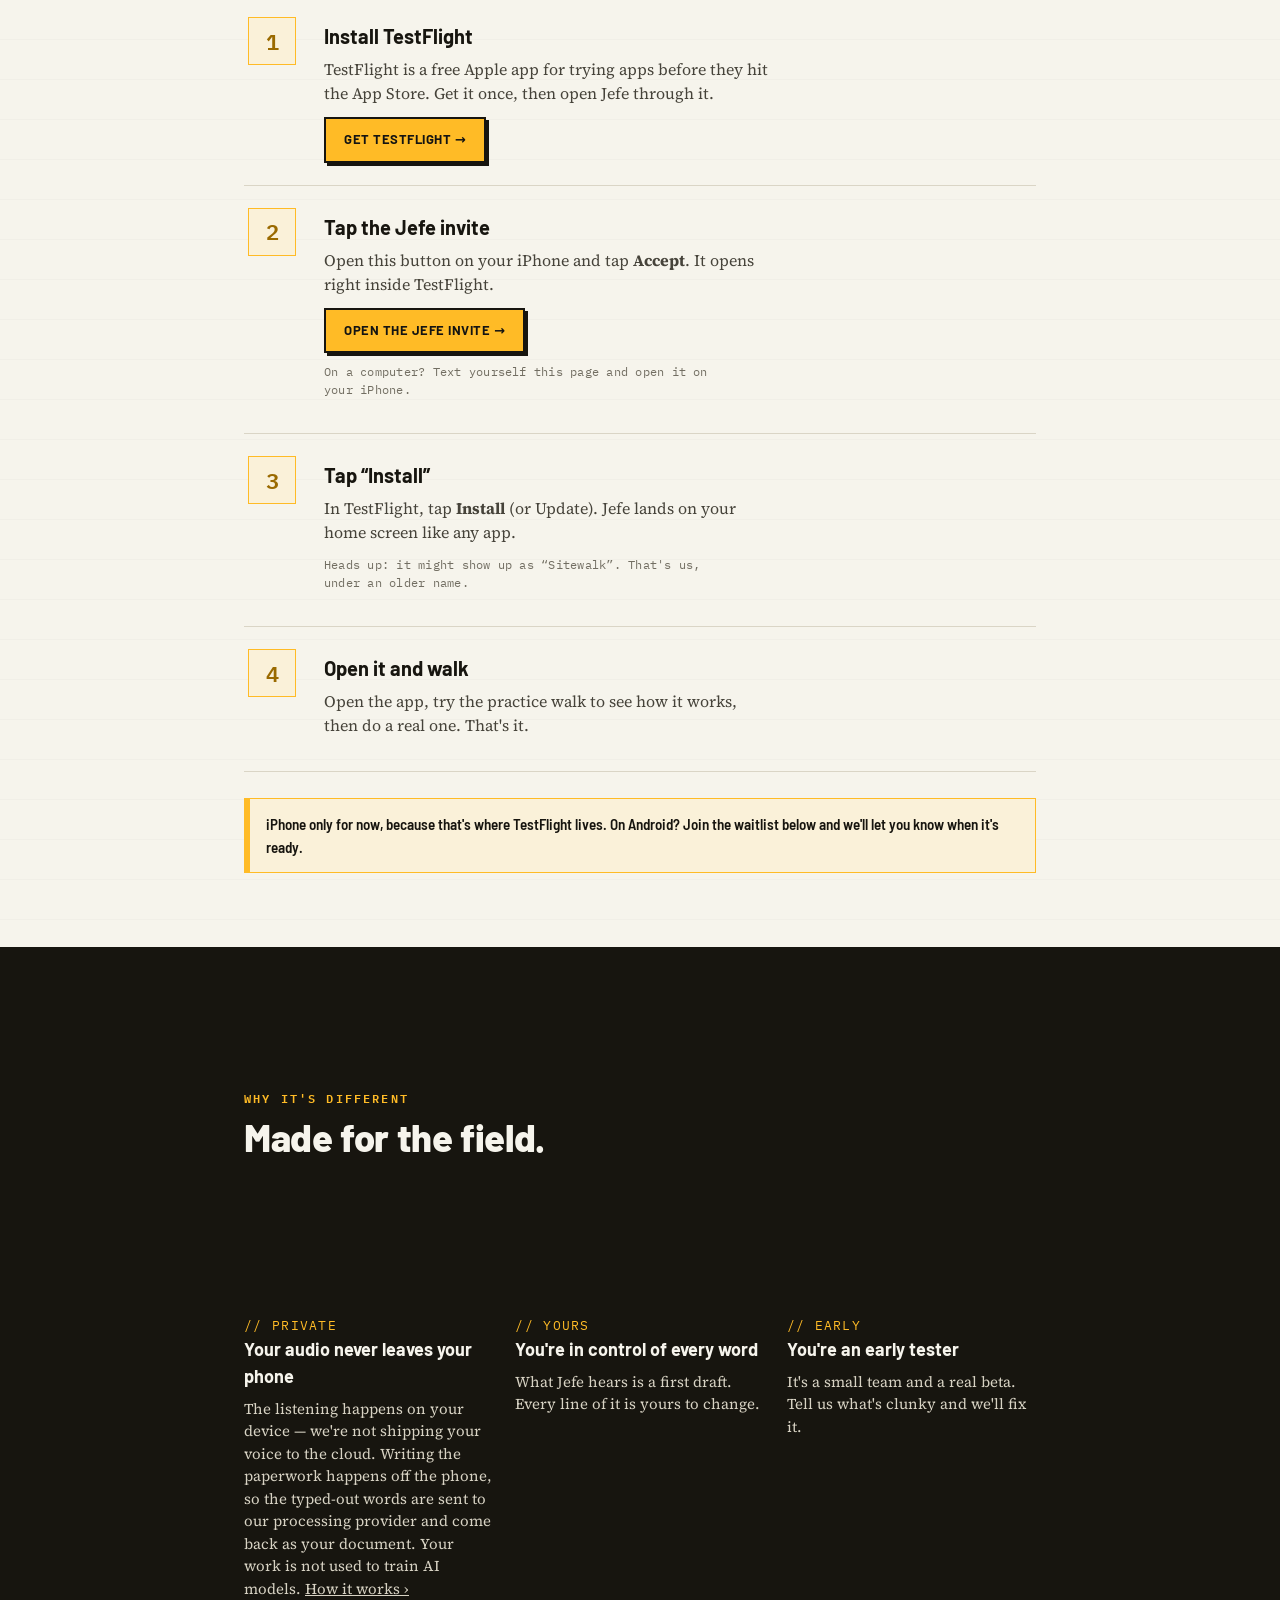
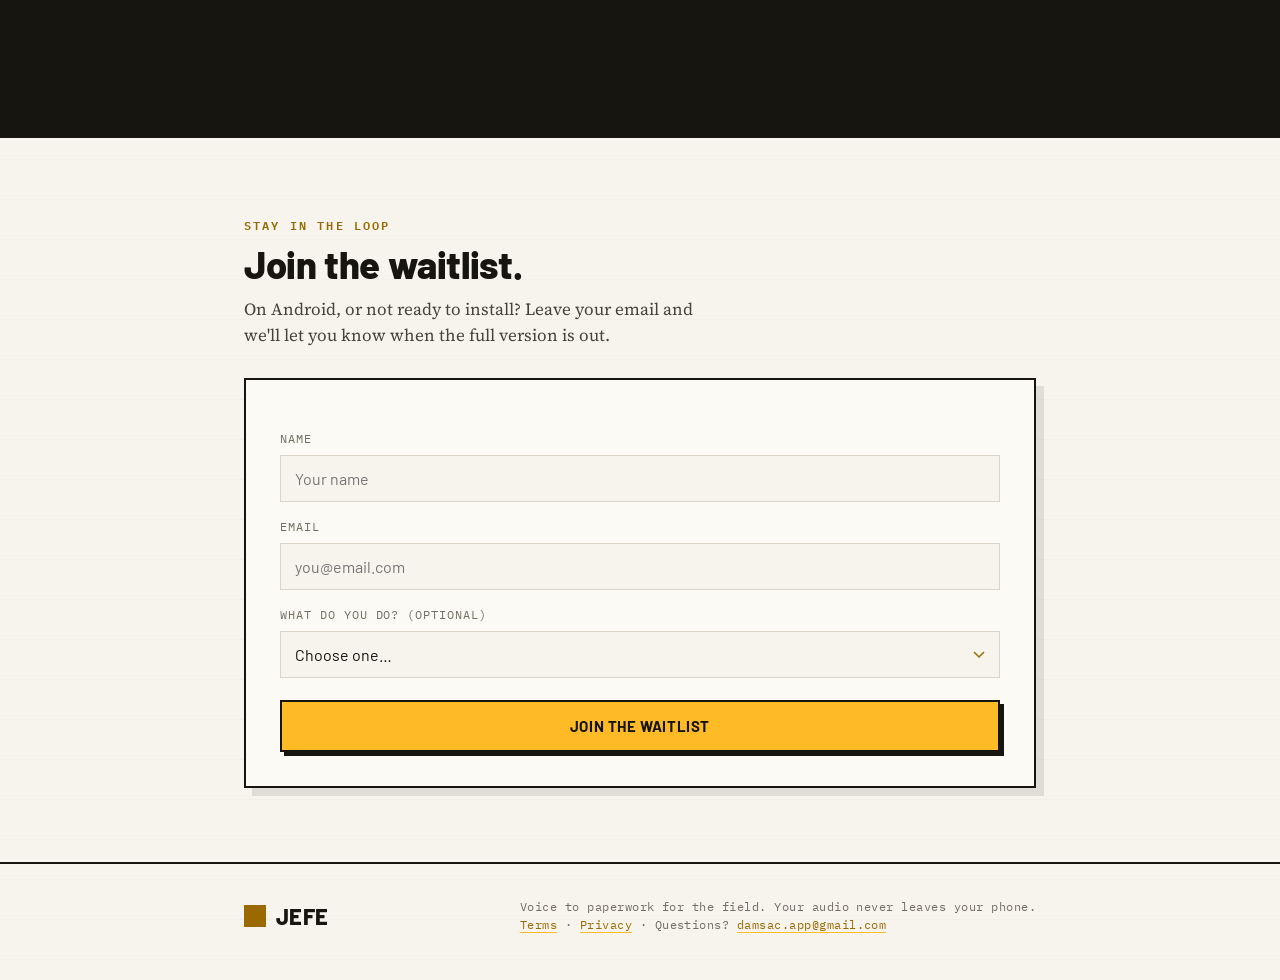
==== commit 328cb0ac: "legal: correct the retention claim — 30 days, not 'briefly' Isaac asked whether the Anthropic claims" ====
--- a/index.html
+++ b/index.html
@@ -359,7 +359,7 @@
     <div class="item reveal">
       <div class="ic">// PRIVATE</div>
       <h3>Your audio never leaves your phone</h3>
-      <p>The listening happens on your device &mdash; we're not shipping your voice to the cloud. Writing the paperwork happens off the phone, so the typed-out words are sent to our processing provider and come back as your document. Nothing you say is ever used to train anything. <a href="/privacy">How it works &rsaquo;</a></p>
+      <p>The listening happens on your device &mdash; we're not shipping your voice to the cloud. Writing the paperwork happens off the phone, so the typed-out words are sent to our processing provider and come back as your document. Your work is not used to train AI models. <a href="/privacy">How it works &rsaquo;</a></p>
     </div>
     <div class="item reveal">
       <div class="ic">// YOURS</div>
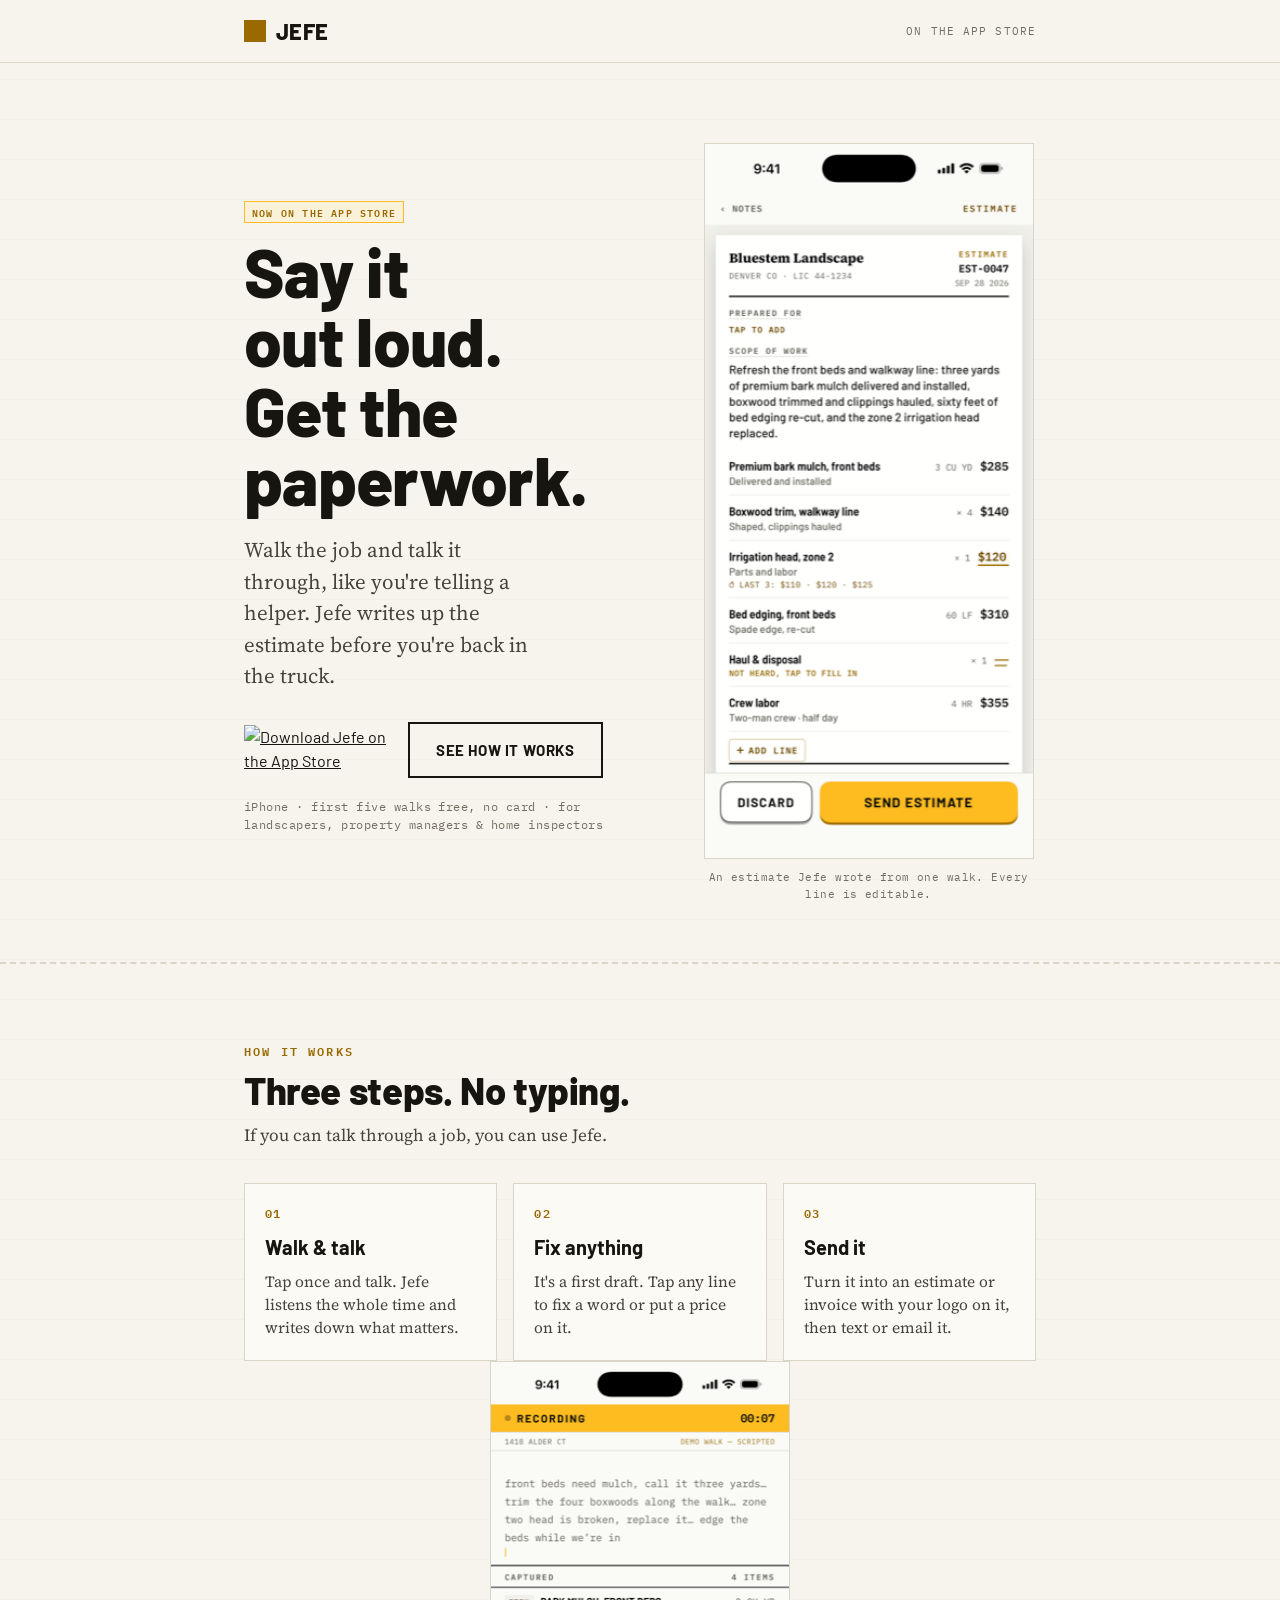
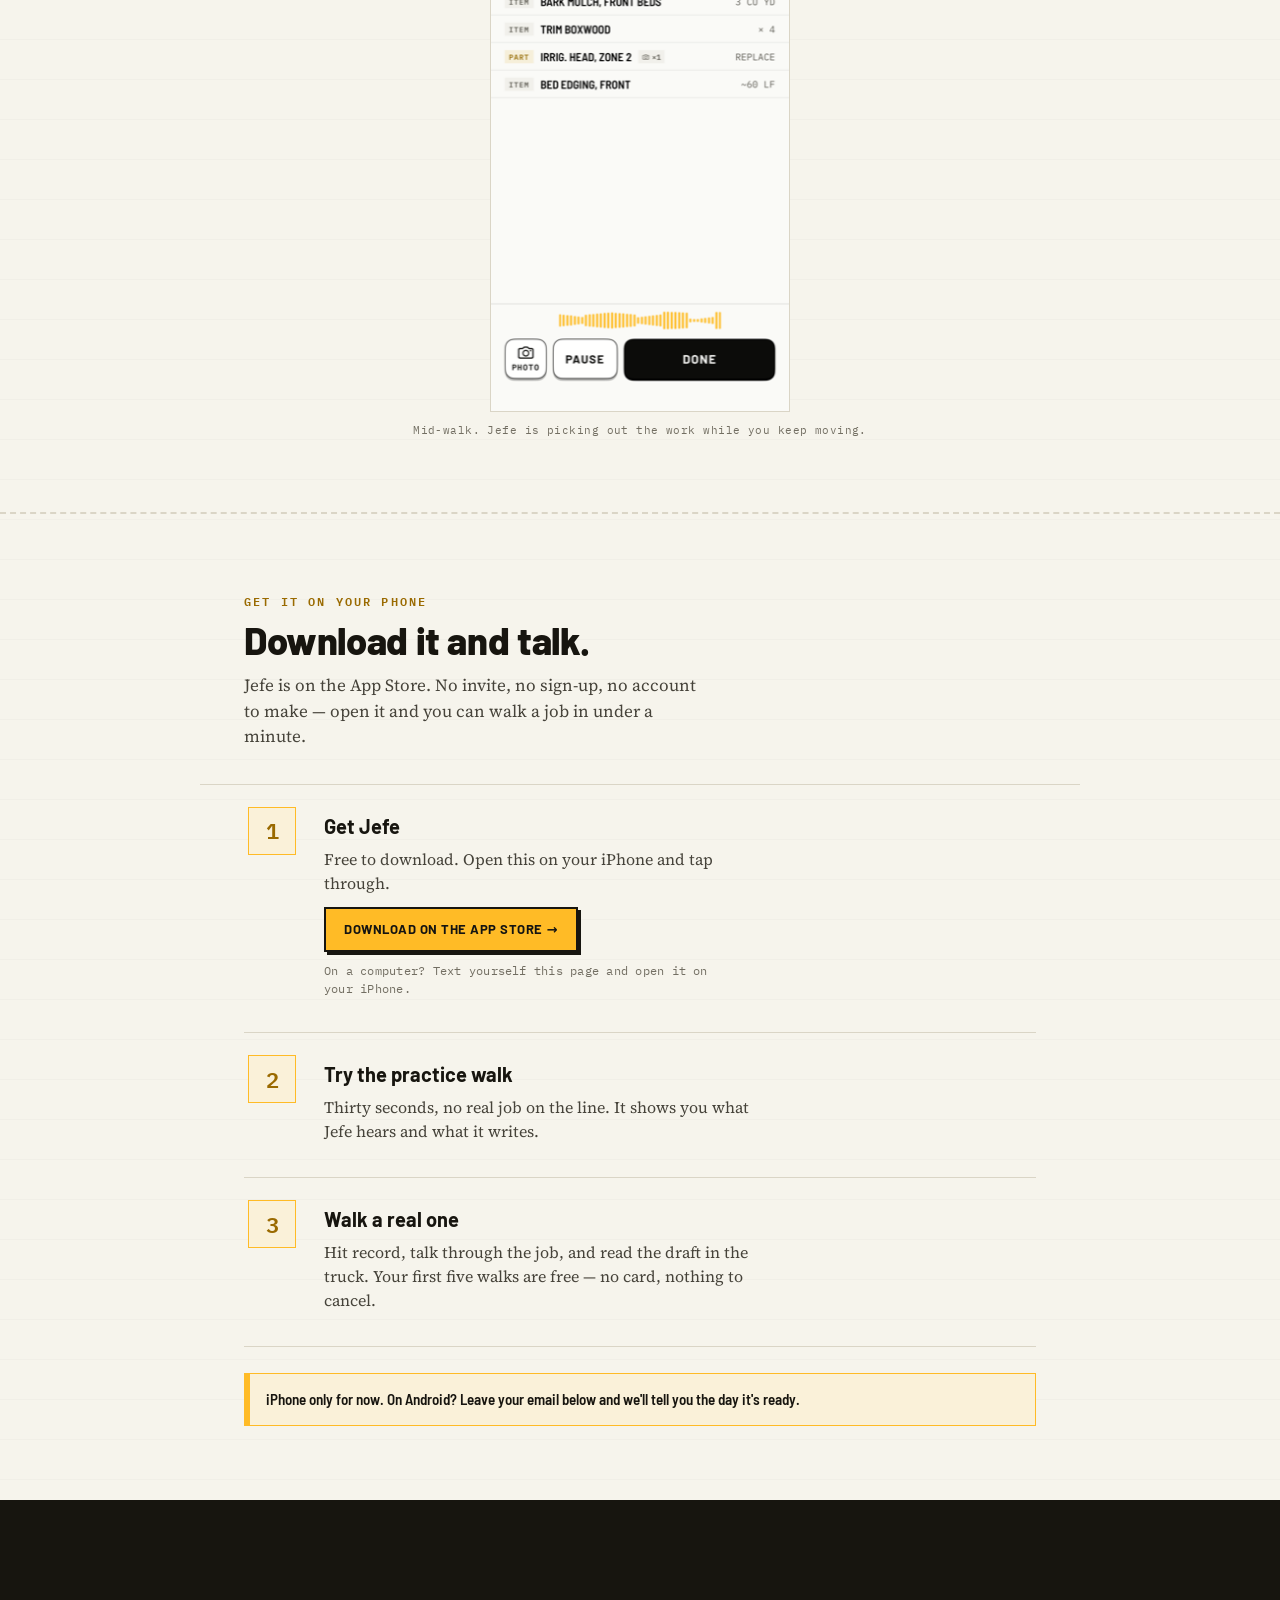
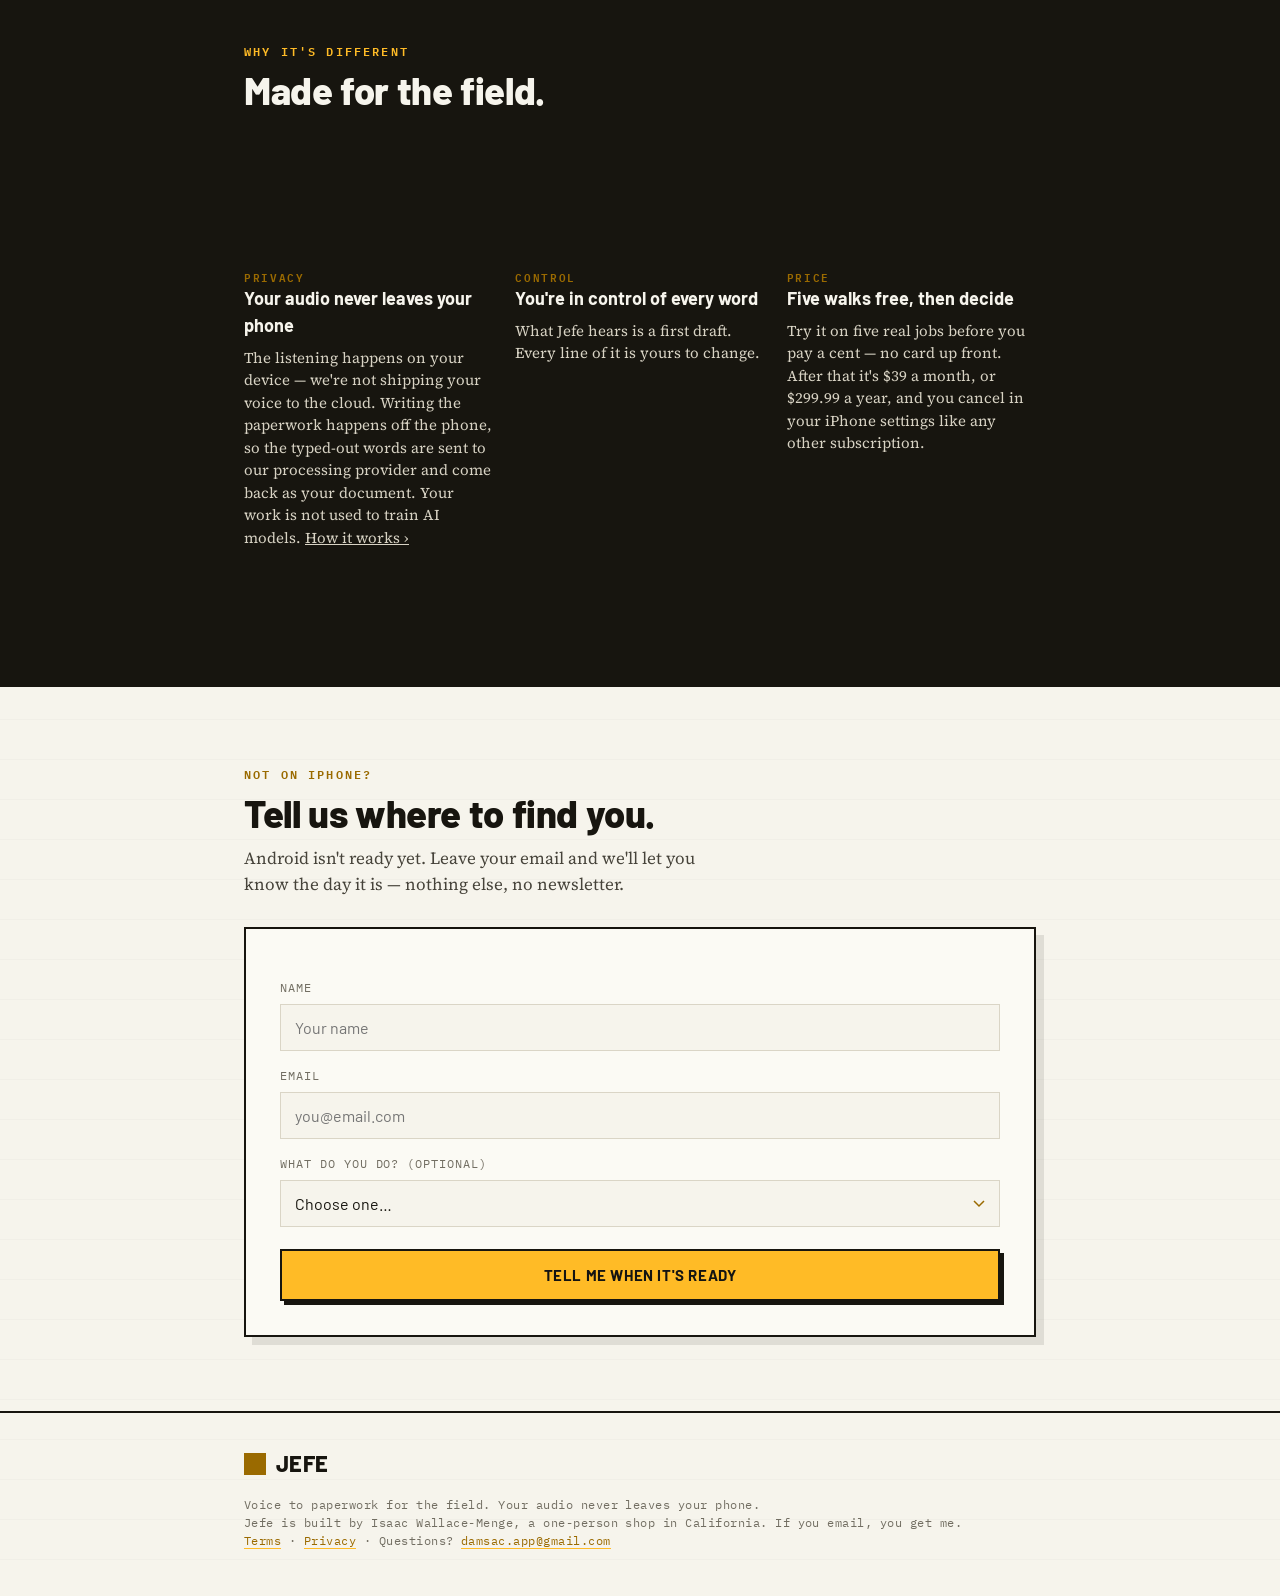
==== commit 919ddc76: "site: the app is on the App Store, so stop selling a beta Every click this page earned was landing o" ====
--- a/index.html
+++ b/index.html
@@ -4,11 +4,11 @@
 <meta charset="UTF-8" />
 <meta name="viewport" content="width=device-width, initial-scale=1.0" />
 <title>Jefe: say it out loud, get the paperwork</title>
-<meta name="description" content="Jefe turns a spoken walk-through into a ready-to-send estimate draft before you're back in the truck. Free iPhone beta for landscapers, property managers & home inspectors." />
+<meta name="description" content="Jefe turns a spoken walk-through into a ready-to-send estimate draft before you're back in the truck. On the App Store for landscapers, property managers &amp; home inspectors. First five walks free." />
 
 <!-- Open Graph / iMessage / social preview -->
 <meta property="og:title" content="Jefe: say it out loud, get the paperwork" />
-<meta property="og:description" content="Walk the job, talk it through, and Jefe writes up the estimate. Try the free iPhone beta." />
+<meta property="og:description" content="Walk the job, talk it through, and Jefe writes up the estimate. On the App Store — first five walks free." />
 <meta property="og:type" content="website" />
 
 <link rel="preconnect" href="https://fonts.googleapis.com" />
@@ -47,8 +47,8 @@
   /* grid/flex children default to min-width:auto, which lets long lines push a
      cell wider than the viewport → horizontal overflow. Reset it everywhere. */
   .hero-grid > *, .beats > *, .beat, .step > *, .trust .grid > *,
-  .paper-card .row > *, footer .wrap > * { min-width: 0; }
-  .hero .fine, .paper-card .row .desc, .step p, .beat p { overflow-wrap: anywhere; }
+  footer .wrap > * { min-width: 0; }
+  .hero .fine, .step p, .beat p { overflow-wrap: anywhere; }
   body {
     margin: 0;
     background: var(--paper);
@@ -93,10 +93,6 @@
   .logo .mark { width: 22px; height: 22px; background: var(--amber-deep); flex: none; }
   .logo .word { font-family: var(--ui); font-weight: 800; font-size: 22px; letter-spacing: 0.02em; }
 
-  /* reveal-on-scroll */
-  .reveal { opacity: 0; transform: translateY(14px); transition: opacity .5s ease, transform .5s ease; }
-  .reveal.in { opacity: 1; transform: none; }
-
   /* ---- top bar ---- */
   header.bar {
     position: sticky; top: 0; z-index: 20;
@@ -118,7 +114,7 @@
     font-family: var(--serif); font-size: clamp(17px, 2.4vw, 21px); color: var(--ink-70);
     max-width: 30ch; margin: 20px 0 0; line-height: 1.5;
   }
-  .hero .ctas { display: flex; flex-wrap: wrap; gap: 14px; margin-top: 30px; }
+  .hero .ctas { display: flex; flex-wrap: wrap; align-items: center; gap: 14px; margin-top: 30px; }
   .hero .fine {
     margin-top: 20px; font-family: var(--mono); font-size: 12px; letter-spacing: 0.04em;
     color: var(--ink-45);
@@ -126,24 +122,22 @@
   .hero-grid { display: grid; grid-template-columns: 1.1fr 0.9fr; gap: clamp(24px, 5vw, 48px); align-items: center; }
   @media (max-width: 720px) { .hero-grid { grid-template-columns: 1fr; } }
 
-  /* mini estimate card (echoes the app) */
-  .paper-card {
-    background: var(--paper-deep); border: 1.5px solid var(--hairline); padding: 16px;
-    box-shadow: 8px 8px 0 rgba(23,21,15,0.06);
-  }
-  .paper-card .row {
-    display: flex; align-items: baseline; justify-content: space-between; gap: 10px;
-    background: var(--sheet); border: 1px solid var(--hairline); padding: 11px 12px; margin-top: 10px;
-  }
-  .paper-card .row .desc { font-family: var(--cond); font-weight: 600; font-size: 15px; }
-  .paper-card .row .amt  { font-family: var(--mono); font-weight: 600; font-size: 14px; color: var(--amber-deep); }
-  .paper-card .head { display: flex; align-items: center; justify-content: space-between; }
-  .paper-card .biz { font-family: var(--serif); font-weight: 700; font-size: 16px; }
-  .paper-card .send {
-    margin-top: 12px; text-align: center; font-family: var(--ui); font-weight: 700; font-size: 12px;
-    letter-spacing: 0.08em; padding: 11px; background: var(--amber); color: var(--on-amber); text-transform: uppercase;
-  }
+  /* app screenshots — the real article, not a mockup */
+  .shot { margin: 0; }
+  .shot img {
+    display: block; width: 100%; max-width: 330px; height: auto; margin: 0 auto;
+    border: 1px solid var(--hairline);
+  }
+  .shot figcaption {
+    margin-top: 10px; text-align: center; font-family: var(--mono);
+    font-size: 11px; letter-spacing: 0.04em; color: var(--ink-45);
+  }
+  .shot.wide img { max-width: 300px; }
+
   .sub { font-family: var(--mono); font-size: 9px; letter-spacing: 0.06em; color: var(--ink-45); text-transform: uppercase; }
+
+  .badge { border: 0; display: inline-flex; }
+  .badge img { display: block; height: 50px; width: auto; }
 
   /* ---- section frame ---- */
   section { padding: clamp(40px, 8vw, 74px) 0; }
@@ -195,7 +189,10 @@
   @media (max-width: 720px) { .trust .grid { grid-template-columns: 1fr; } }
   .trust .item h3 { font-family: var(--ui); font-weight: 700; font-size: 18px; margin: 0 0 8px; }
   .trust .item p { font-family: var(--serif); color: #D8D3C4; font-size: 15px; margin: 0; }
-  .trust .item .ic { font-family: var(--mono); color: var(--amber); font-size: 13px; letter-spacing: 0.1em; }
+  .trust .item .ic {
+    font-family: var(--mono); color: var(--amber-deep); font-size: 10.5px;
+    font-weight: 600; letter-spacing: 0.16em; text-transform: uppercase;
+  }
 
   /* ---- waitlist ---- */
   .waitlist .card {
@@ -231,7 +228,7 @@
 <header class="bar">
   <div class="wrap">
     <a class="logo" href="#top"><span class="mark"></span><span class="word">JEFE</span></a>
-    <span class="meta">Field beta</span>
+    <span class="meta">On the App Store</span>
   </div>
 </header>
 
@@ -241,27 +238,22 @@
 <div class="hero wrap">
   <div class="hero-grid">
     <div>
-      <span class="stamp">Free iPhone beta</span>
-      <h1 class="reveal">Say it out&nbsp;loud.<br>Get the paperwork.</h1>
-      <p class="lead reveal">Walk the job and talk it through, like you're telling a helper. Jefe writes up the estimate before you're back in the truck.</p>
-      <div class="ctas reveal">
-        <a class="btn" href="#install">Get the beta →</a>
-        <a class="btn ghost" href="#waitlist">Join the waitlist</a>
+      <span class="stamp">Now on the App Store</span>
+      <h1>Say it out&nbsp;loud.<br>Get the paperwork.</h1>
+      <p class="lead">Walk the job and talk it through, like you're telling a helper. Jefe writes up the estimate before you're back in the truck.</p>
+      <div class="ctas">
+        <a class="badge" href="https://apps.apple.com/app/id6761315709" target="_blank" rel="noopener"><img src="https://tools.applemediaservices.com/api/badges/download-on-the-app-store/black/en-us" alt="Download Jefe on the App Store" width="150" height="50" /></a>
+        <a class="btn ghost" href="#how">See how it works</a>
       </div>
-      <p class="fine reveal">iPhone · for landscapers, property managers &amp; home inspectors</p>
-    </div>
-
-    <!-- mini estimate: the payoff, shown up front -->
-    <div class="paper-card reveal" aria-hidden="true">
-      <div class="head">
-        <span class="biz">Alder Court Lawn</span>
-        <span class="sub" style="color:var(--amber-deep)">Estimate</span>
-      </div>
-      <div class="row"><span class="desc">Bark mulch, front beds</span><span class="amt">$285</span></div>
-      <div class="row"><span class="desc">Trim &amp; haul, boxwoods</span><span class="amt">$140</span></div>
-      <div class="row"><span class="desc">Bed edging, 60 lf</span><span class="amt">$255</span></div>
-      <div class="send">Send estimate</div>
-    </div>
+      <p class="fine">iPhone · first five walks free, no card · for landscapers, property managers &amp; home inspectors</p>
+    </div>
+
+    <!-- the real thing: a screenshot of the estimate Jefe writes -->
+    <figure class="shot">
+      <img src="/img/estimate.png" width="660" height="1434"
+           alt="An estimate Jefe wrote from a spoken walk-through: Bluestem Landscape, Denver CO, with line items for bark mulch, boxwood trim, an irrigation head and bed edging." />
+      <figcaption>An estimate Jefe wrote from one walk. Every line is editable.</figcaption>
+    </figure>
   </div>
 </div>
 
@@ -269,121 +261,119 @@
 
 <!-- ============ HOW IT WORKS ============ -->
 <section id="how">
-  <div class="wrap sec-head reveal">
+  <div class="wrap sec-head">
     <span class="kicker">How it works</span>
     <h2>Three steps. No typing.</h2>
     <p class="sub-lead">If you can talk through a job, you can use Jefe.</p>
   </div>
   <div class="wrap beats">
-    <div class="beat reveal">
+    <div class="beat">
       <div class="n">01</div>
       <h3>Walk &amp; talk</h3>
       <p>Tap once and talk. Jefe listens the whole time and writes down what matters.</p>
     </div>
-    <div class="beat reveal">
+    <div class="beat">
       <div class="n">02</div>
       <h3>Fix anything</h3>
       <p>It's a first draft. Tap any line to fix a word or put a price on it.</p>
     </div>
-    <div class="beat reveal">
+    <div class="beat">
       <div class="n">03</div>
       <h3>Send it</h3>
       <p>Turn it into an estimate or invoice with your logo on it, then text or email it.</p>
     </div>
   </div>
+
+  <div class="wrap">
+    <figure class="shot wide">
+      <img src="/img/walking.png" width="660" height="1434" loading="lazy"
+           alt="Jefe mid-walk, showing the items it has picked out of the conversation so far." />
+      <figcaption>Mid-walk. Jefe is picking out the work while you keep moving.</figcaption>
+    </figure>
+  </div>
 </section>
 
 <hr class="divider" />
 
-<!-- ============ INSTALL STEPS ============ -->
+<!-- ============ INSTALL ============ -->
 <section id="install">
-  <div class="wrap sec-head reveal">
+  <div class="wrap sec-head">
     <span class="kicker">Get it on your phone</span>
-    <h2>4 steps, about 2 minutes.</h2>
-    <p class="sub-lead">Jefe isn't on the App Store yet, so you'll get it through TestFlight. That's Apple's free app for trying apps early. Open this page <strong>on your iPhone</strong> and follow along.</p>
+    <h2>Download it and talk.</h2>
+    <p class="sub-lead">Jefe is on the App Store. No invite, no sign-up, no account to make &mdash; open it and you can walk a job in under a minute.</p>
   </div>
 
   <div class="wrap steps">
-    <div class="step reveal">
+    <div class="step">
       <div class="idx">1</div>
       <div>
-        <h3>Install TestFlight</h3>
-        <p>TestFlight is a free Apple app for trying apps before they hit the App Store. Get it once, then open Jefe through it.</p>
-        <a class="btn" href="https://apps.apple.com/app/testflight/id899247664" target="_blank" rel="noopener">Get TestFlight →</a>
+        <h3>Get Jefe</h3>
+        <p>Free to download. Open this on your iPhone and tap through.</p>
+        <a class="btn" href="https://apps.apple.com/app/id6761315709" target="_blank" rel="noopener">Download on the App Store →</a>
+        <p class="mini-note" style="margin-top:10px">On a computer? Text yourself this page and open it on your iPhone.</p>
       </div>
     </div>
 
-    <div class="step reveal">
+    <div class="step">
       <div class="idx">2</div>
       <div>
-        <h3>Tap the Jefe invite</h3>
-        <p>Open this button on your iPhone and tap <strong>Accept</strong>. It opens right inside TestFlight.</p>
-        <a class="btn" id="tf-link" href="https://testflight.apple.com/join/G6cbHfeK" target="_blank" rel="noopener">Open the Jefe invite →</a>
-        <p class="mini-note" style="margin-top:10px">On a computer? Text yourself this page and open it on your iPhone.</p>
+        <h3>Try the practice walk</h3>
+        <p>Thirty seconds, no real job on the line. It shows you what Jefe hears and what it writes.</p>
       </div>
     </div>
 
-    <div class="step reveal">
+    <div class="step">
       <div class="idx">3</div>
       <div>
-        <h3>Tap “Install”</h3>
-        <p>In TestFlight, tap <strong>Install</strong> (or Update). Jefe lands on your home screen like any app.</p>
-        <p class="mini-note">Heads up: it might show up as “Sitewalk”. That's us, under an older name.</p>
+        <h3>Walk a real one</h3>
+        <p>Hit record, talk through the job, and read the draft in the truck. Your first five walks are free &mdash; no card, nothing to cancel.</p>
       </div>
     </div>
-
-    <div class="step reveal">
-      <div class="idx">4</div>
-      <div>
-        <h3>Open it and walk</h3>
-        <p>Open the app, try the practice walk to see how it works, then do a real one. That's it.</p>
-      </div>
-    </div>
   </div>
 
   <div class="wrap">
-    <div class="notebar reveal">
+    <div class="notebar">
       <div class="tick"></div>
-      <div class="txt">iPhone only for now, because that's where TestFlight lives. On Android? Join the waitlist below and we'll let you know when it's ready.</div>
+      <div class="txt">iPhone only for now. On Android? Leave your email below and we'll tell you the day it's ready.</div>
     </div>
   </div>
 </section>
 
 <!-- ============ TRUST ============ -->
 <section class="trust">
-  <div class="wrap sec-head reveal">
+  <div class="wrap sec-head">
     <span class="kicker">Why it's different</span>
     <h2>Made for the field.</h2>
   </div>
   <div class="wrap grid">
-    <div class="item reveal">
-      <div class="ic">// PRIVATE</div>
+    <div class="item">
+      <div class="ic">Privacy</div>
       <h3>Your audio never leaves your phone</h3>
       <p>The listening happens on your device &mdash; we're not shipping your voice to the cloud. Writing the paperwork happens off the phone, so the typed-out words are sent to our processing provider and come back as your document. Your work is not used to train AI models. <a href="/privacy">How it works &rsaquo;</a></p>
     </div>
-    <div class="item reveal">
-      <div class="ic">// YOURS</div>
+    <div class="item">
+      <div class="ic">Control</div>
       <h3>You're in control of every word</h3>
       <p>What Jefe hears is a first draft. Every line of it is yours to change.</p>
     </div>
-    <div class="item reveal">
-      <div class="ic">// EARLY</div>
-      <h3>You're an early tester</h3>
-      <p>It's a small team and a real beta. Tell us what's clunky and we'll fix it.</p>
+    <div class="item">
+      <div class="ic">Price</div>
+      <h3>Five walks free, then decide</h3>
+      <p>Try it on five real jobs before you pay a cent &mdash; no card up front. After that it's $39 a month, or $299.99 a year, and you cancel in your iPhone settings like any other subscription.</p>
     </div>
   </div>
 </section>
 
 <!-- ============ WAITLIST ============ -->
 <section id="waitlist" class="waitlist">
-  <div class="wrap sec-head reveal">
-    <span class="kicker">Stay in the loop</span>
-    <h2>Join the waitlist.</h2>
-    <p class="sub-lead">On Android, or not ready to install? Leave your email and we'll let you know when the full version is out.</p>
+  <div class="wrap sec-head">
+    <span class="kicker">Not on iPhone?</span>
+    <h2>Tell us where to find you.</h2>
+    <p class="sub-lead">Android isn't ready yet. Leave your email and we'll let you know the day it is &mdash; nothing else, no newsletter.</p>
   </div>
 
   <div class="wrap">
-    <div class="card reveal">
+    <div class="card">
       <!-- Netlify Forms: no third-party service. Netlify captures submissions on
            deploy (data-netlify) and emails damsac.app@gmail.com per submission
            once the email notification is enabled in the Netlify dashboard. -->
@@ -410,7 +400,7 @@
         </div>
         <!-- spam trap (Netlify silently drops submissions that fill this) -->
         <p class="honeypot"><label>Leave this empty: <input name="company-website" tabindex="-1" autocomplete="off" /></label></p>
-        <button class="btn" type="submit">Join the waitlist</button>
+        <button class="btn" type="submit">Tell me when it's ready</button>
         <p class="form-msg" id="form-msg" role="status" aria-live="polite"></p>
       </form>
     </div>
@@ -423,6 +413,7 @@
     <a class="logo" href="#top"><span class="mark"></span><span class="word">JEFE</span></a>
     <div class="fine">
       Voice to paperwork for the field. Your audio never leaves your phone.<br>
+      Jefe is built by Isaac Wallace-Menge, a one-person shop in California. If you email, you get me.<br>
       <a class="link" href="/terms">Terms</a> · <a class="link" href="/privacy">Privacy</a> ·
       Questions? <a class="link" href="mailto:damsac.app@gmail.com">damsac.app@gmail.com</a>
     </div>
@@ -430,15 +421,6 @@
 </footer>
 
 <script>
-  // Reveal-on-scroll
-  const io = new IntersectionObserver((entries) => {
-    entries.forEach(e => { if (e.isIntersecting) { e.target.classList.add('in'); io.unobserve(e.target); } });
-  }, { threshold: 0.12 });
-  document.querySelectorAll('.reveal').forEach((el, i) => {
-    el.style.transitionDelay = Math.min(i % 4, 3) * 60 + 'ms';
-    io.observe(el);
-  });
-
   // Waitlist — submit to Netlify Forms via fetch (URL-encoded POST to the page)
   // so we capture the submission without leaving the page.
   const form = document.getElementById('waitlist-form');
@@ -456,7 +438,7 @@
       if (res.ok) {
         form.reset();
         msg.className = 'form-msg ok';
-        msg.textContent = "You're on the list. We'll be in touch.";
+        msg.textContent = "You're on the list. We'll tell you when Android lands.";
       } else {
         msg.className = 'form-msg err';
         msg.textContent = 'Something went wrong. Try again, or email us directly.';
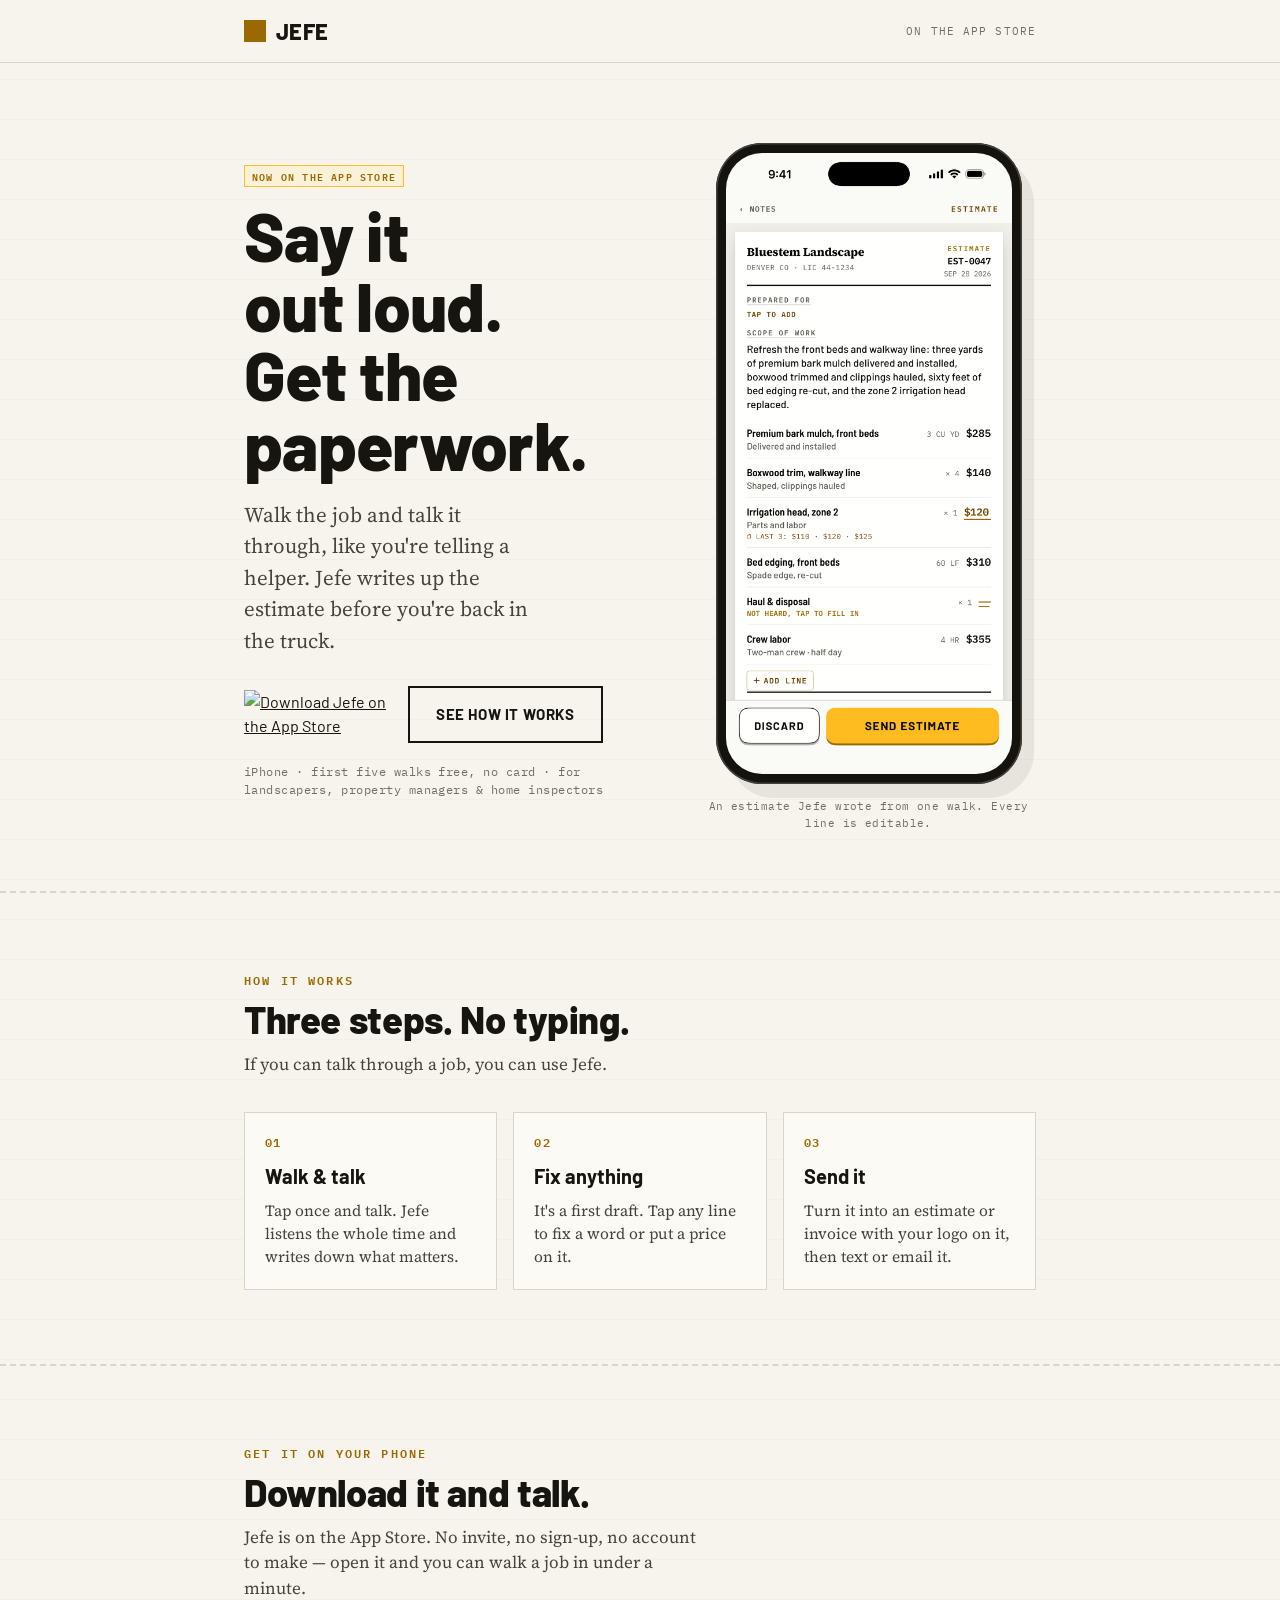
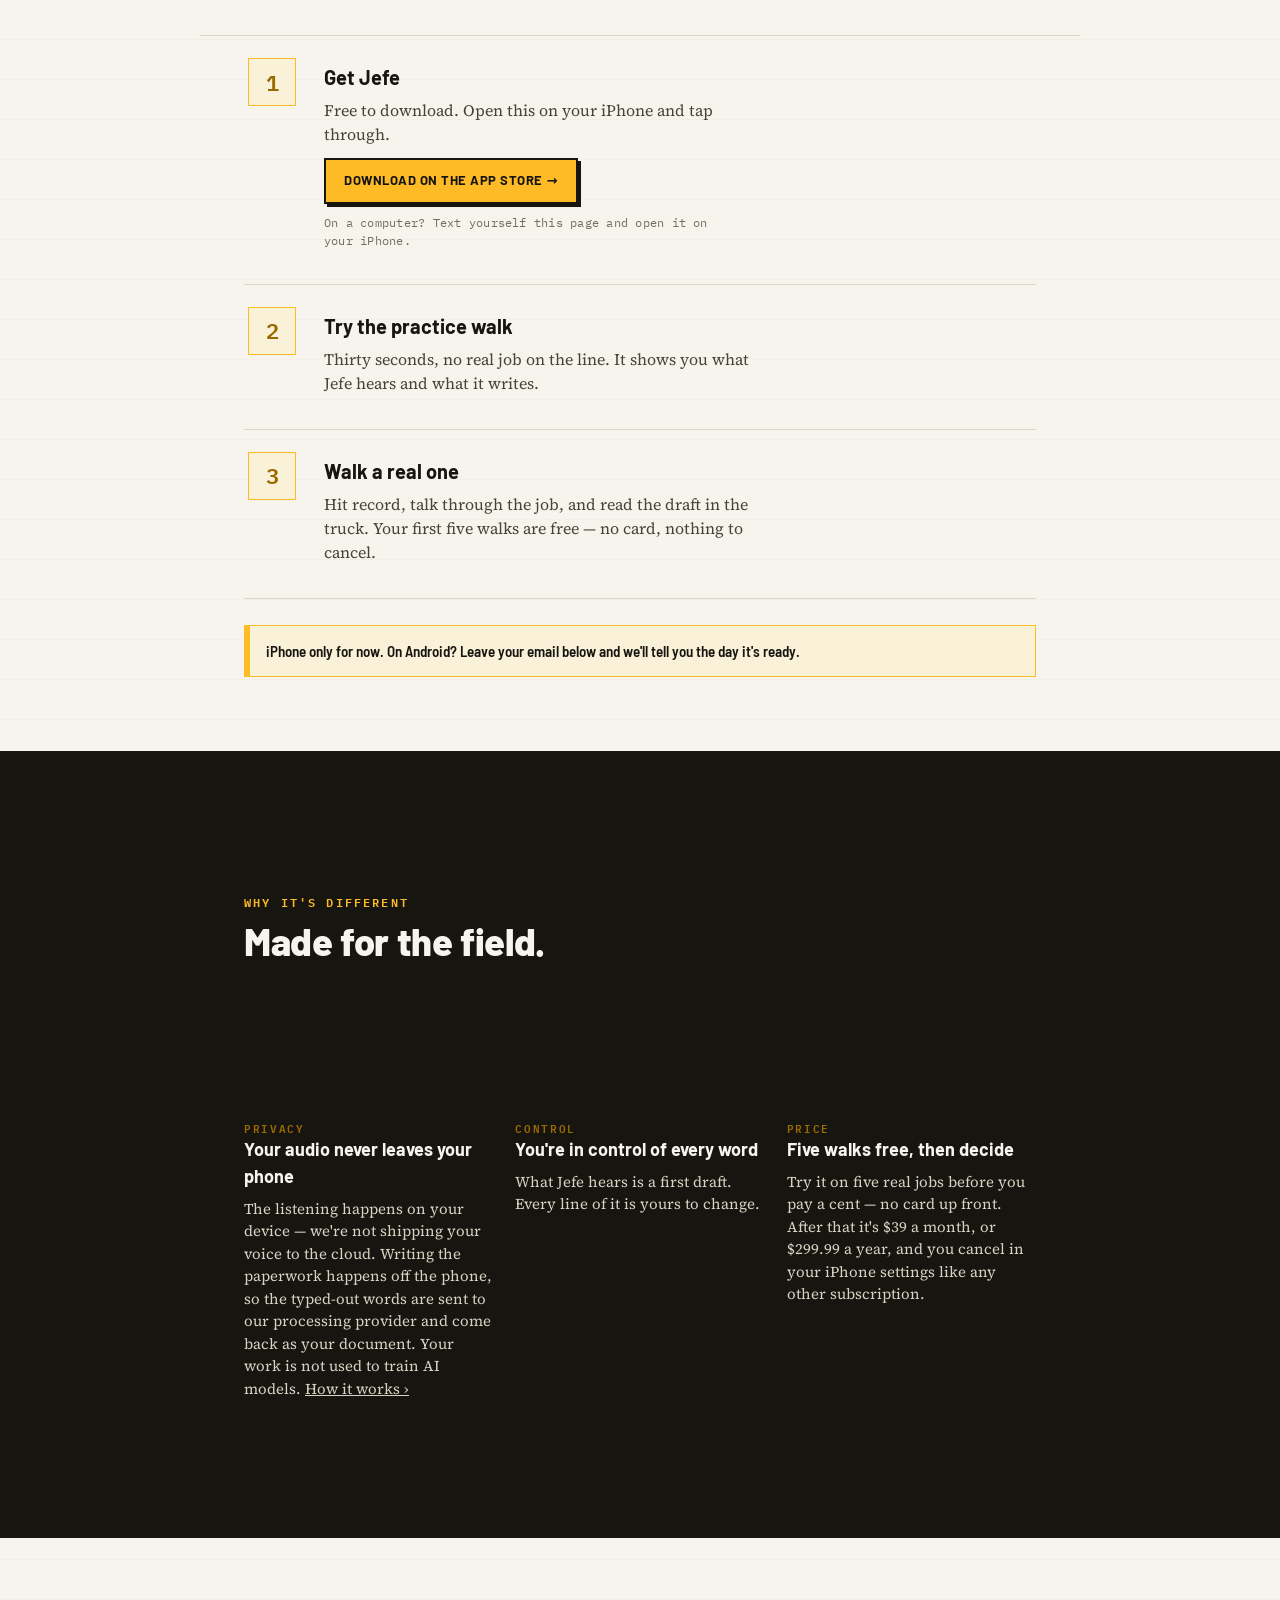
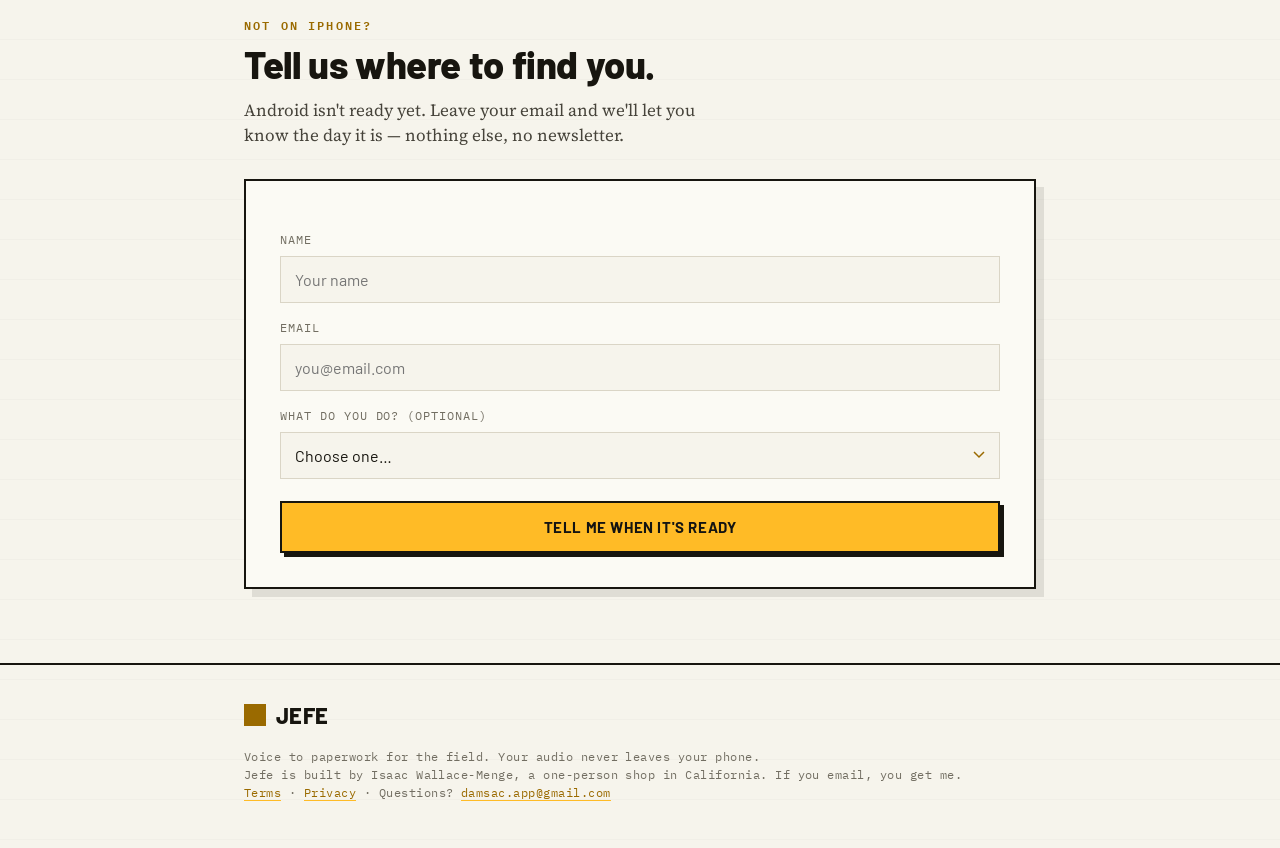
==== commit c64863df: "site: a sharp screenshot in a device outline, and one fewer of them Two problems with yesterday's pa" ====
--- a/index.html
+++ b/index.html
@@ -122,17 +122,20 @@
   .hero-grid { display: grid; grid-template-columns: 1.1fr 0.9fr; gap: clamp(24px, 5vw, 48px); align-items: center; }
   @media (max-width: 720px) { .hero-grid { grid-template-columns: 1fr; } }
 
-  /* app screenshots — the real article, not a mockup */
+  /* app screenshot in a device outline — the real article, not a mockup */
   .shot { margin: 0; }
-  .shot img {
-    display: block; width: 100%; max-width: 330px; height: auto; margin: 0 auto;
-    border: 1px solid var(--hairline);
+  .device {
+    width: min(306px, 100%); margin: 0 auto; padding: 10px;
+    background: #15130E; border-radius: 46px;
+    box-shadow: 0 0 0 1.5px #44403A inset, 12px 14px 0 rgba(23,21,15,0.07);
+  }
+  .device img {
+    display: block; width: 100%; height: auto; border-radius: 36px;
   }
   .shot figcaption {
-    margin-top: 10px; text-align: center; font-family: var(--mono);
-    font-size: 11px; letter-spacing: 0.04em; color: var(--ink-45);
-  }
-  .shot.wide img { max-width: 300px; }
+    margin-top: 14px; text-align: center; font-family: var(--mono);
+    font-size: 11px; letter-spacing: 0.04em; color: var(--ink-45); line-height: 1.5;
+  }
 
   .sub { font-family: var(--mono); font-size: 9px; letter-spacing: 0.06em; color: var(--ink-45); text-transform: uppercase; }
 
@@ -250,8 +253,10 @@
 
     <!-- the real thing: a screenshot of the estimate Jefe writes -->
     <figure class="shot">
-      <img src="/img/estimate.png" width="660" height="1434"
-           alt="An estimate Jefe wrote from a spoken walk-through: Bluestem Landscape, Denver CO, with line items for bark mulch, boxwood trim, an irrigation head and bed edging." />
+      <div class="device">
+        <img src="/img/estimate.png" width="990" height="2151"
+             alt="An estimate Jefe wrote from a spoken walk-through: Bluestem Landscape, Denver CO, with line items for bark mulch, boxwood trim, an irrigation head and bed edging." />
+      </div>
       <figcaption>An estimate Jefe wrote from one walk. Every line is editable.</figcaption>
     </figure>
   </div>
@@ -282,14 +287,6 @@
       <h3>Send it</h3>
       <p>Turn it into an estimate or invoice with your logo on it, then text or email it.</p>
     </div>
-  </div>
-
-  <div class="wrap">
-    <figure class="shot wide">
-      <img src="/img/walking.png" width="660" height="1434" loading="lazy"
-           alt="Jefe mid-walk, showing the items it has picked out of the conversation so far." />
-      <figcaption>Mid-walk. Jefe is picking out the work while you keep moving.</figcaption>
-    </figure>
   </div>
 </section>
 
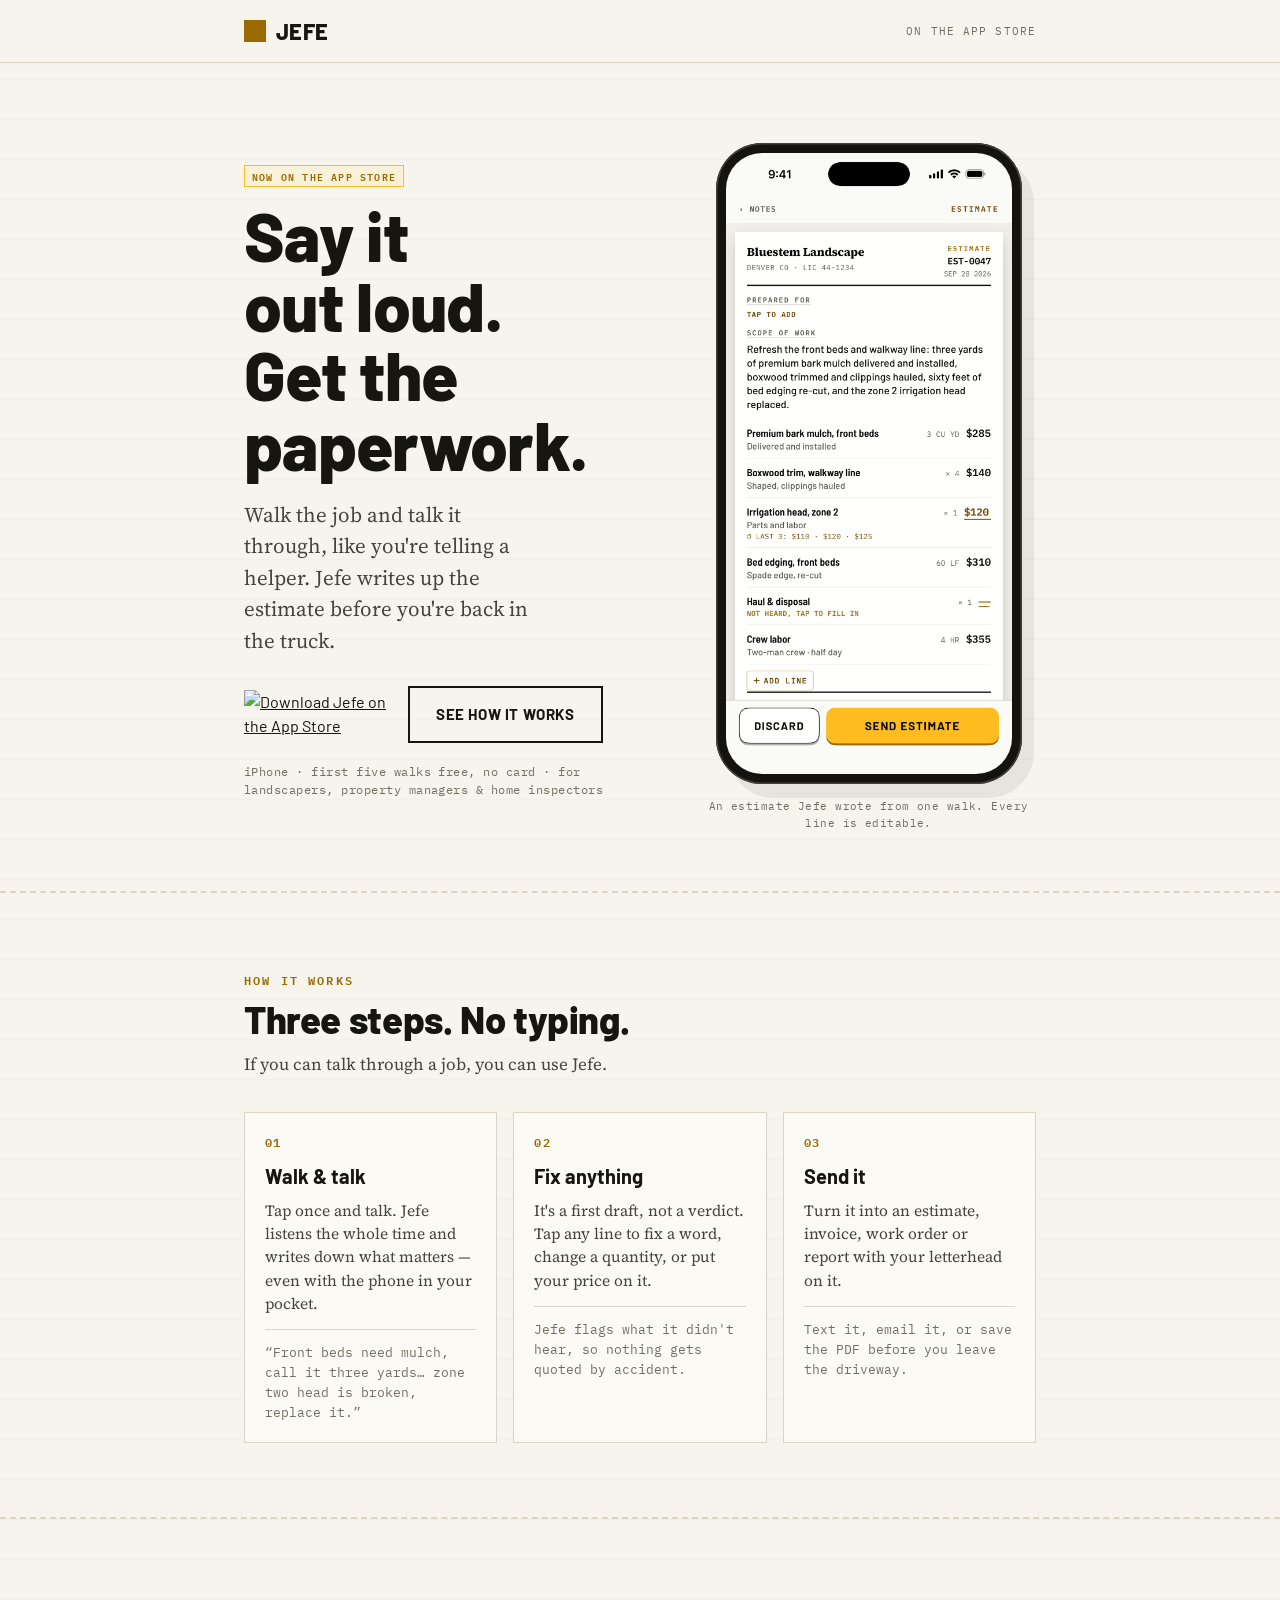
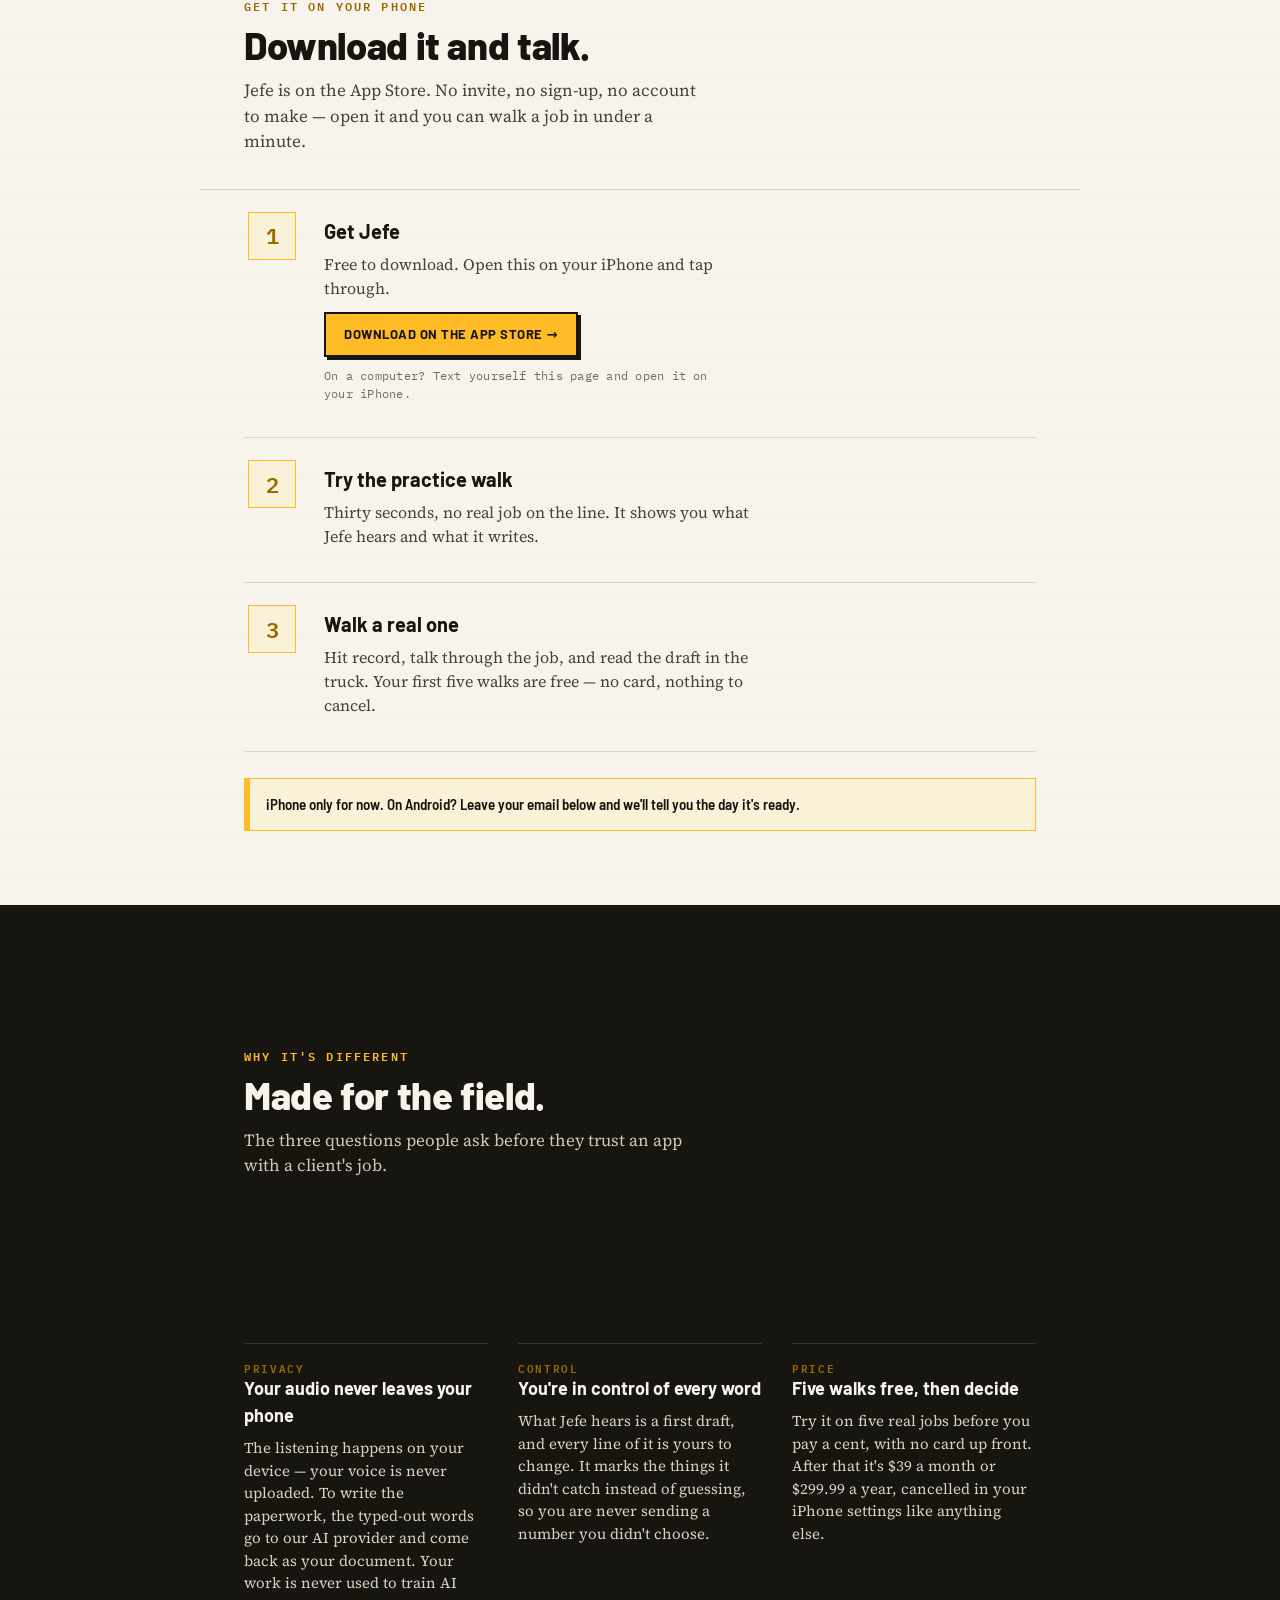
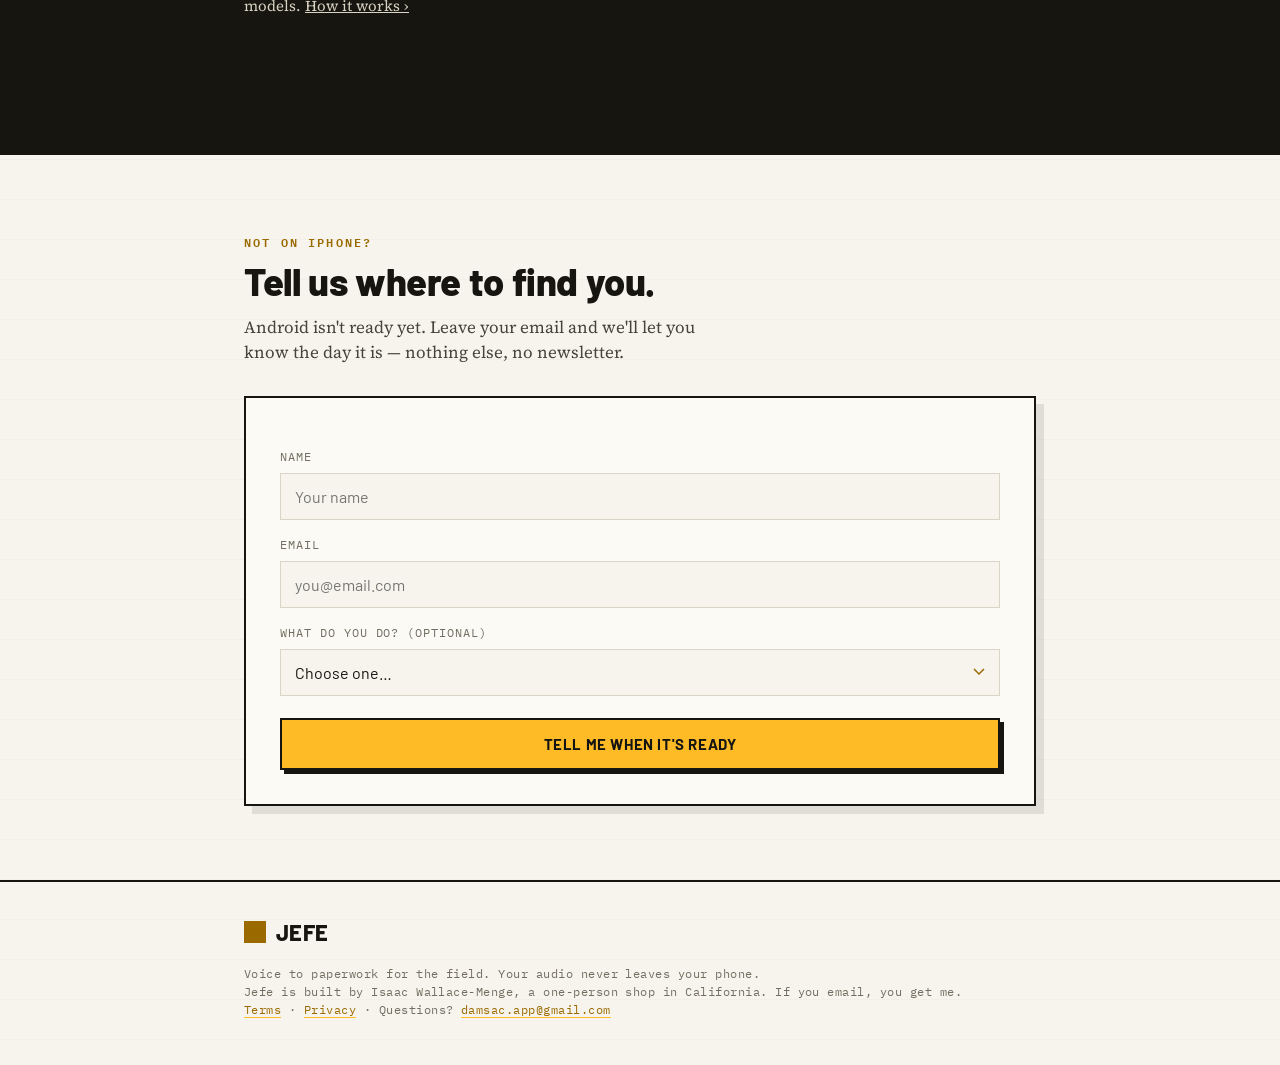
==== commit 4b2c4f54: "site: fill the two sections that read as holes Both complaints were the same thing wearing different" ====
--- a/index.html
+++ b/index.html
@@ -158,6 +158,10 @@
   .beat .n { font-family: var(--mono); font-weight: 600; font-size: 12px; color: var(--amber-deep); letter-spacing: 0.1em; }
   .beat h3 { font-family: var(--ui); font-weight: 700; font-size: 20px; margin: 10px 0 8px; }
   .beat p { font-family: var(--serif); color: var(--ink-70); font-size: 15.5px; margin: 0; }
+  .beat .eg {
+    font-family: var(--mono); font-size: 12.5px; line-height: 1.6; color: var(--ink-45);
+    margin-top: 14px; padding-top: 12px; border-top: 1px solid var(--hairline);
+  }
 
   /* ---- install steps ---- */
   .steps { margin-top: 34px; border-top: 1px solid var(--hairline); }
@@ -188,7 +192,9 @@
   .trust .wrap { padding-top: clamp(40px,7vw,64px); padding-bottom: clamp(40px,7vw,64px); }
   .trust .kicker { color: var(--amber); }
   .trust h2 { color: var(--paper); }
-  .trust .grid { display: grid; grid-template-columns: repeat(3, 1fr); gap: 22px; margin-top: 30px; }
+  .trust .sub-lead { color: #CFC9B8; }
+  .trust .grid { display: grid; grid-template-columns: repeat(3, 1fr); gap: 30px; margin-top: 36px; }
+  .trust .item { border-top: 1px solid #3A362E; padding-top: 16px; }
   @media (max-width: 720px) { .trust .grid { grid-template-columns: 1fr; } }
   .trust .item h3 { font-family: var(--ui); font-weight: 700; font-size: 18px; margin: 0 0 8px; }
   .trust .item p { font-family: var(--serif); color: #D8D3C4; font-size: 15px; margin: 0; }
@@ -275,17 +281,20 @@
     <div class="beat">
       <div class="n">01</div>
       <h3>Walk &amp; talk</h3>
-      <p>Tap once and talk. Jefe listens the whole time and writes down what matters.</p>
+      <p>Tap once and talk. Jefe listens the whole time and writes down what matters &mdash; even with the phone in your pocket.</p>
+      <p class="eg">&ldquo;Front beds need mulch, call it three yards&hellip; zone two head is broken, replace it.&rdquo;</p>
     </div>
     <div class="beat">
       <div class="n">02</div>
       <h3>Fix anything</h3>
-      <p>It's a first draft. Tap any line to fix a word or put a price on it.</p>
+      <p>It's a first draft, not a verdict. Tap any line to fix a word, change a quantity, or put your price on it.</p>
+      <p class="eg">Jefe flags what it didn't hear, so nothing gets quoted by accident.</p>
     </div>
     <div class="beat">
       <div class="n">03</div>
       <h3>Send it</h3>
-      <p>Turn it into an estimate or invoice with your logo on it, then text or email it.</p>
+      <p>Turn it into an estimate, invoice, work order or report with your letterhead on it.</p>
+      <p class="eg">Text it, email it, or save the PDF before you leave the driveway.</p>
     </div>
   </div>
 </section>
@@ -341,22 +350,23 @@
   <div class="wrap sec-head">
     <span class="kicker">Why it's different</span>
     <h2>Made for the field.</h2>
+    <p class="sub-lead">The three questions people ask before they trust an app with a client's job.</p>
   </div>
   <div class="wrap grid">
     <div class="item">
       <div class="ic">Privacy</div>
       <h3>Your audio never leaves your phone</h3>
-      <p>The listening happens on your device &mdash; we're not shipping your voice to the cloud. Writing the paperwork happens off the phone, so the typed-out words are sent to our processing provider and come back as your document. Your work is not used to train AI models. <a href="/privacy">How it works &rsaquo;</a></p>
+      <p>The listening happens on your device &mdash; your voice is never uploaded. To write the paperwork, the typed-out words go to our AI provider and come back as your document. Your work is never used to train AI models. <a href="/privacy">How it works &rsaquo;</a></p>
     </div>
     <div class="item">
       <div class="ic">Control</div>
       <h3>You're in control of every word</h3>
-      <p>What Jefe hears is a first draft. Every line of it is yours to change.</p>
+      <p>What Jefe hears is a first draft, and every line of it is yours to change. It marks the things it didn't catch instead of guessing, so you are never sending a number you didn't choose.</p>
     </div>
     <div class="item">
       <div class="ic">Price</div>
       <h3>Five walks free, then decide</h3>
-      <p>Try it on five real jobs before you pay a cent &mdash; no card up front. After that it's $39 a month, or $299.99 a year, and you cancel in your iPhone settings like any other subscription.</p>
+      <p>Try it on five real jobs before you pay a cent, with no card up front. After that it's $39 a month or $299.99 a year, cancelled in your iPhone settings like anything else.</p>
     </div>
   </div>
 </section>
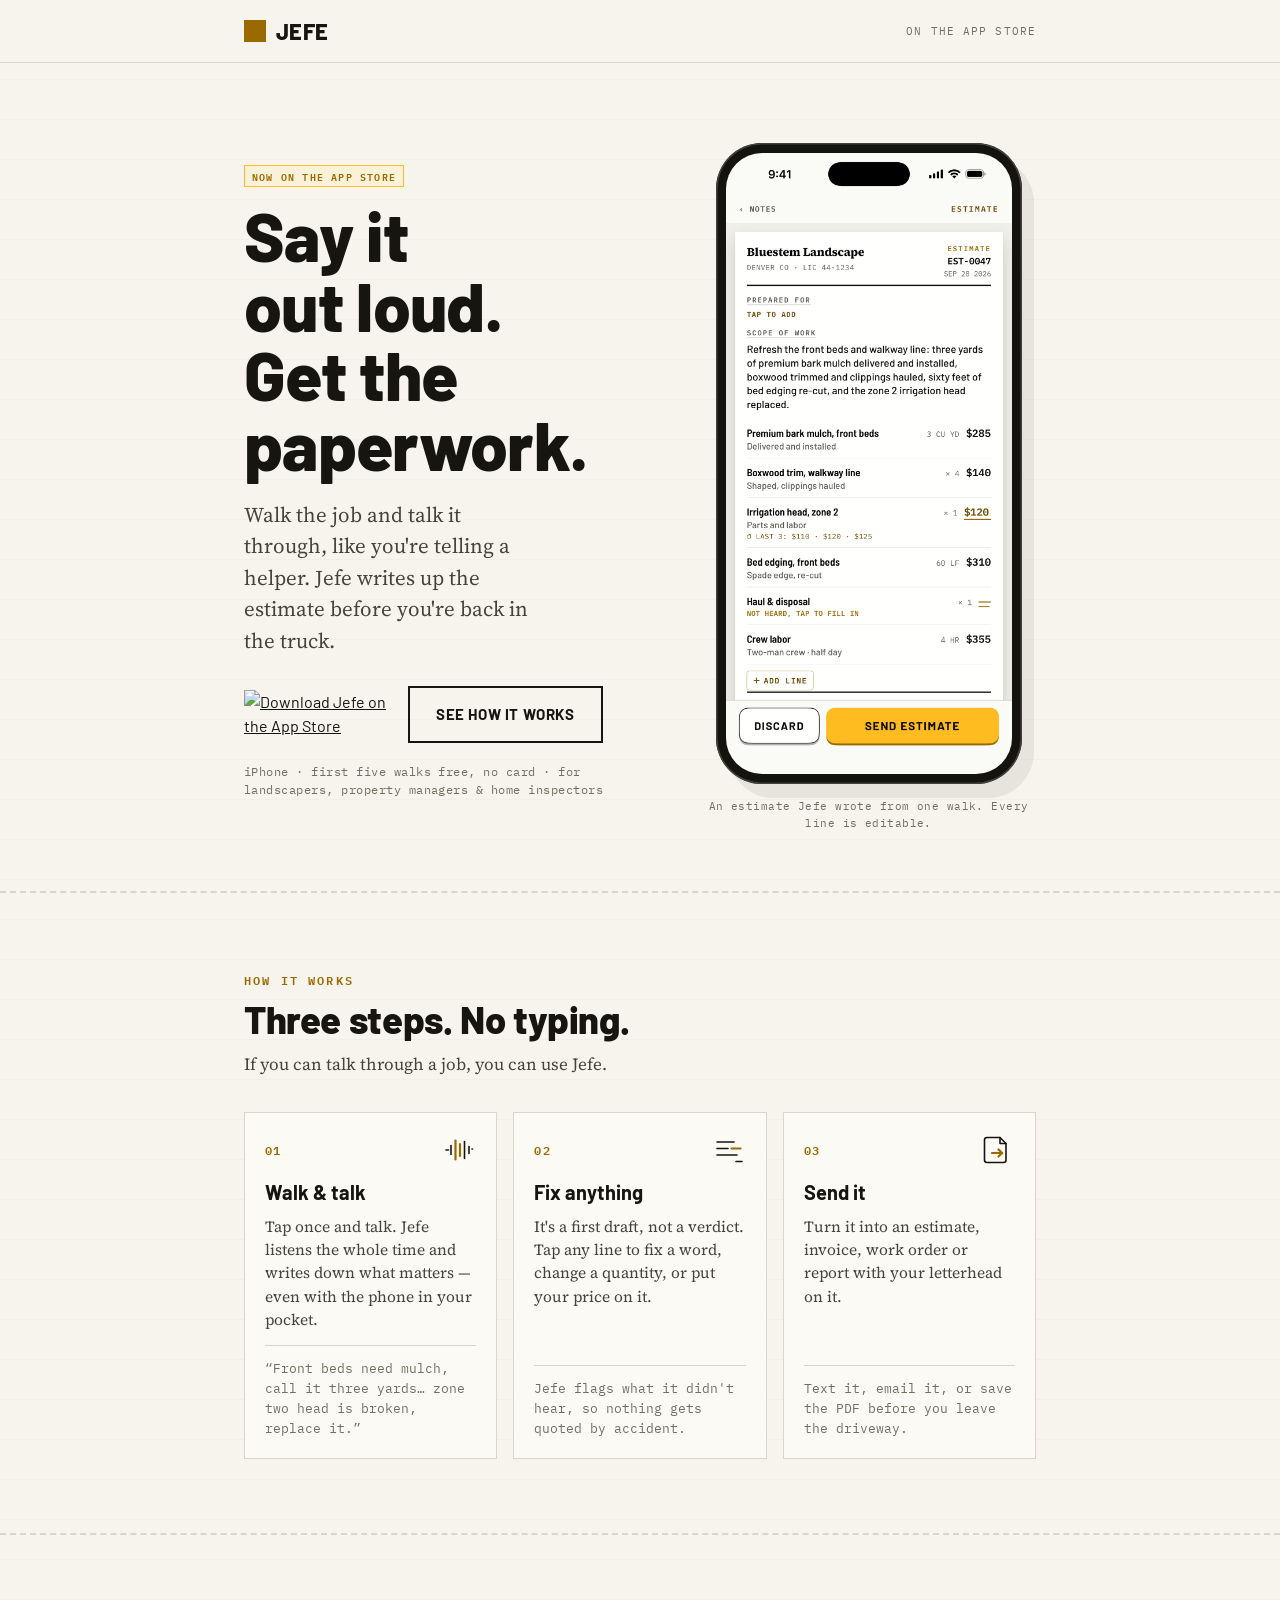
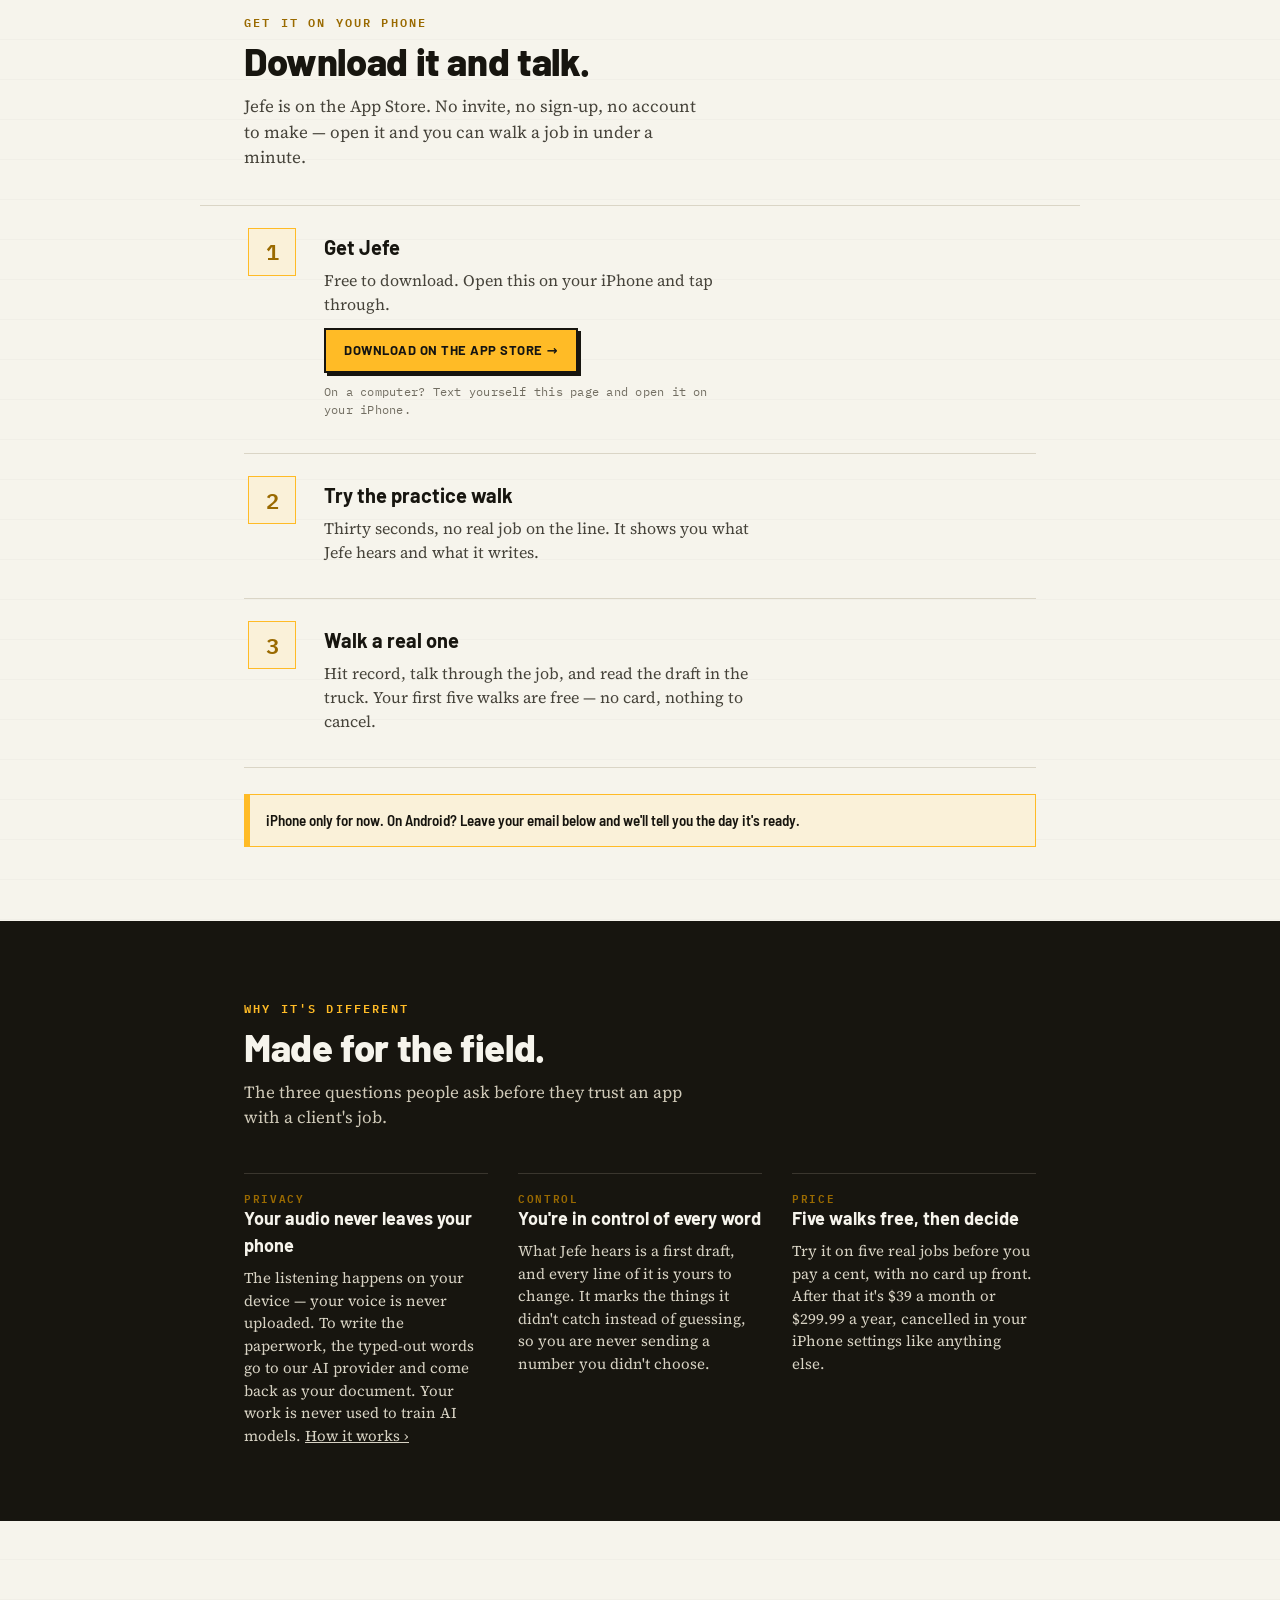
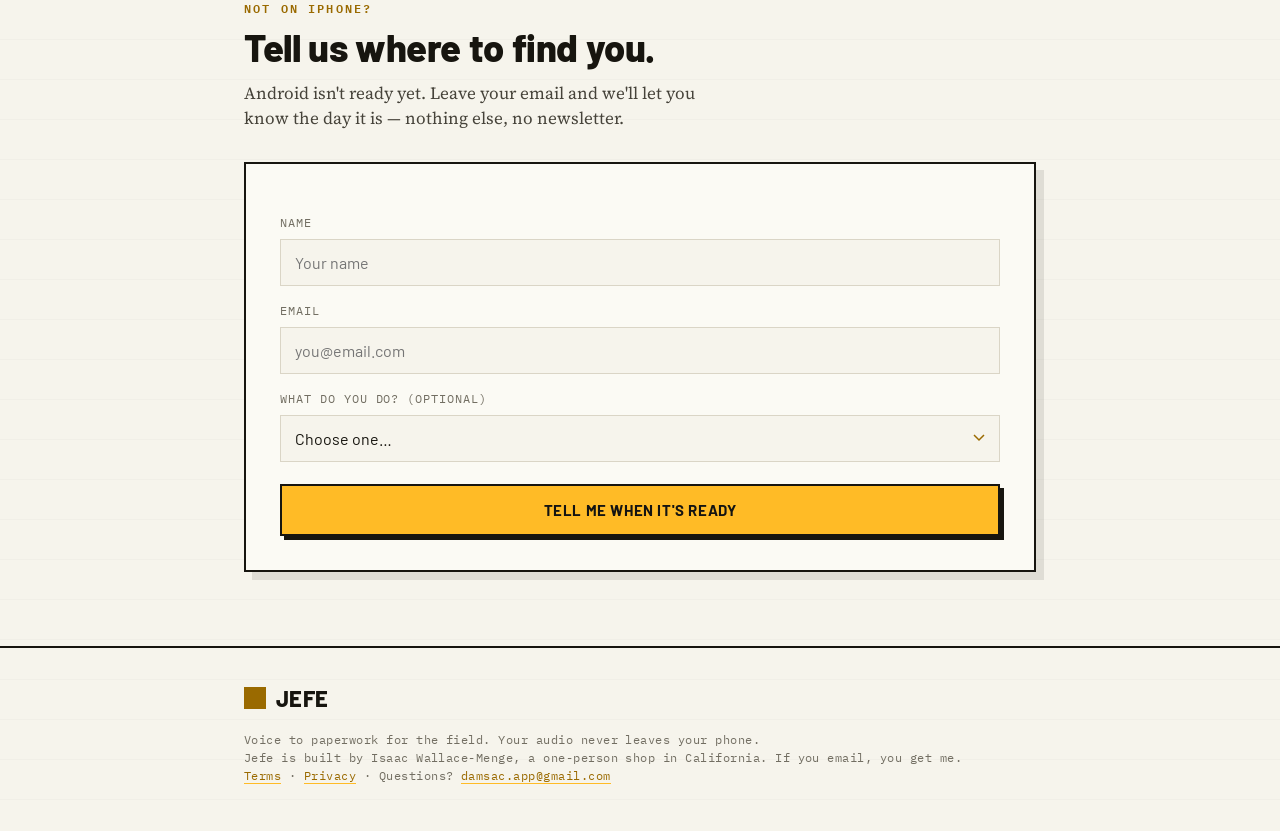
==== commit cdba85cd: "site: close the hole in the dark band, level the cards, draw the steps THE GAP WAS A BUG, not taste." ====
--- a/index.html
+++ b/index.html
@@ -154,14 +154,22 @@
   /* ---- how it works ---- */
   .beats { display: grid; grid-template-columns: repeat(3, 1fr); gap: 16px; margin-top: 34px; }
   @media (max-width: 720px) { .beats { grid-template-columns: 1fr; } }
-  .beat { background: var(--sheet); border: 1.5px solid var(--hairline); padding: 20px; }
+  .beat {
+    background: var(--sheet); border: 1.5px solid var(--hairline); padding: 20px;
+    display: flex; flex-direction: column;
+  }
+  .beat .top { display: flex; align-items: center; justify-content: space-between; gap: 12px; }
   .beat .n { font-family: var(--mono); font-weight: 600; font-size: 12px; color: var(--amber-deep); letter-spacing: 0.1em; }
+  .beat svg { display: block; width: 34px; height: 34px; flex: none; }
+  .beat svg .ln { fill: none; stroke: var(--ink); stroke-width: 1.6; stroke-linecap: round; stroke-linejoin: round; }
+  .beat svg .hi { fill: none; stroke: var(--amber-deep); stroke-width: 2.2; stroke-linecap: round; }
   .beat h3 { font-family: var(--ui); font-weight: 700; font-size: 20px; margin: 10px 0 8px; }
   .beat p { font-family: var(--serif); color: var(--ink-70); font-size: 15.5px; margin: 0; }
   .beat .eg {
     font-family: var(--mono); font-size: 12.5px; line-height: 1.6; color: var(--ink-45);
-    margin-top: 14px; padding-top: 12px; border-top: 1px solid var(--hairline);
-  }
+    margin-top: auto; padding-top: 12px; border-top: 1px solid var(--hairline);
+  }
+  .beat p:not(.eg) { margin-bottom: 14px; }
 
   /* ---- install steps ---- */
   .steps { margin-top: 34px; border-top: 1px solid var(--hairline); }
@@ -189,11 +197,10 @@
 
   /* ---- trust strip ---- */
   .trust { background: var(--ink); color: var(--paper); }
-  .trust .wrap { padding-top: clamp(40px,7vw,64px); padding-bottom: clamp(40px,7vw,64px); }
   .trust .kicker { color: var(--amber); }
   .trust h2 { color: var(--paper); }
   .trust .sub-lead { color: #CFC9B8; }
-  .trust .grid { display: grid; grid-template-columns: repeat(3, 1fr); gap: 30px; margin-top: 36px; }
+  .trust .grid { display: grid; grid-template-columns: repeat(3, 1fr); gap: 30px; margin-top: 42px; }
   .trust .item { border-top: 1px solid #3A362E; padding-top: 16px; }
   @media (max-width: 720px) { .trust .grid { grid-template-columns: 1fr; } }
   .trust .item h3 { font-family: var(--ui); font-weight: 700; font-size: 18px; margin: 0 0 8px; }
@@ -279,19 +286,40 @@
   </div>
   <div class="wrap beats">
     <div class="beat">
-      <div class="n">01</div>
+      <div class="top">
+        <span class="n">01</span>
+        <svg viewBox="0 0 34 34" aria-hidden="true" focusable="false">
+            <path class="ln" d="M4 17h2.5"/><path class="ln" d="M9 12.5v9"/>
+            <path class="hi" d="M13.5 7.5v19"/><path class="hi" d="M18 11v12"/>
+            <path class="ln" d="M22.5 8.5v17"/><path class="ln" d="M27 13.5v7"/><path class="ln" d="M30 16h0.5"/>
+          </svg>
+      </div>
       <h3>Walk &amp; talk</h3>
       <p>Tap once and talk. Jefe listens the whole time and writes down what matters &mdash; even with the phone in your pocket.</p>
       <p class="eg">&ldquo;Front beds need mulch, call it three yards&hellip; zone two head is broken, replace it.&rdquo;</p>
     </div>
     <div class="beat">
-      <div class="n">02</div>
+      <div class="top">
+        <span class="n">02</span>
+        <svg viewBox="0 0 34 34" aria-hidden="true" focusable="false">
+            <path class="ln" d="M5 9h17"/><path class="ln" d="M5 15.5h11"/><path class="ln" d="M5 22h20"/>
+            <path class="hi" d="M19.5 15.5h9"/>
+            <path class="ln" d="M24 28.5h6"/>
+          </svg>
+      </div>
       <h3>Fix anything</h3>
       <p>It's a first draft, not a verdict. Tap any line to fix a word, change a quantity, or put your price on it.</p>
       <p class="eg">Jefe flags what it didn't hear, so nothing gets quoted by accident.</p>
     </div>
     <div class="beat">
-      <div class="n">03</div>
+      <div class="top">
+        <span class="n">03</span>
+        <svg viewBox="0 0 34 34" aria-hidden="true" focusable="false">
+            <path class="ln" d="M6 4.5h13l6 6V27a2.5 2.5 0 0 1-2.5 2.5H6A2.5 2.5 0 0 1 3.5 27V7A2.5 2.5 0 0 1 6 4.5Z"/>
+            <path class="ln" d="M19 4.5v6h6"/>
+            <path class="hi" d="M11 20h10"/><path class="hi" d="M17.5 16.5 21 20l-3.5 3.5"/>
+          </svg>
+      </div>
       <h3>Send it</h3>
       <p>Turn it into an estimate, invoice, work order or report with your letterhead on it.</p>
       <p class="eg">Text it, email it, or save the PDF before you leave the driveway.</p>
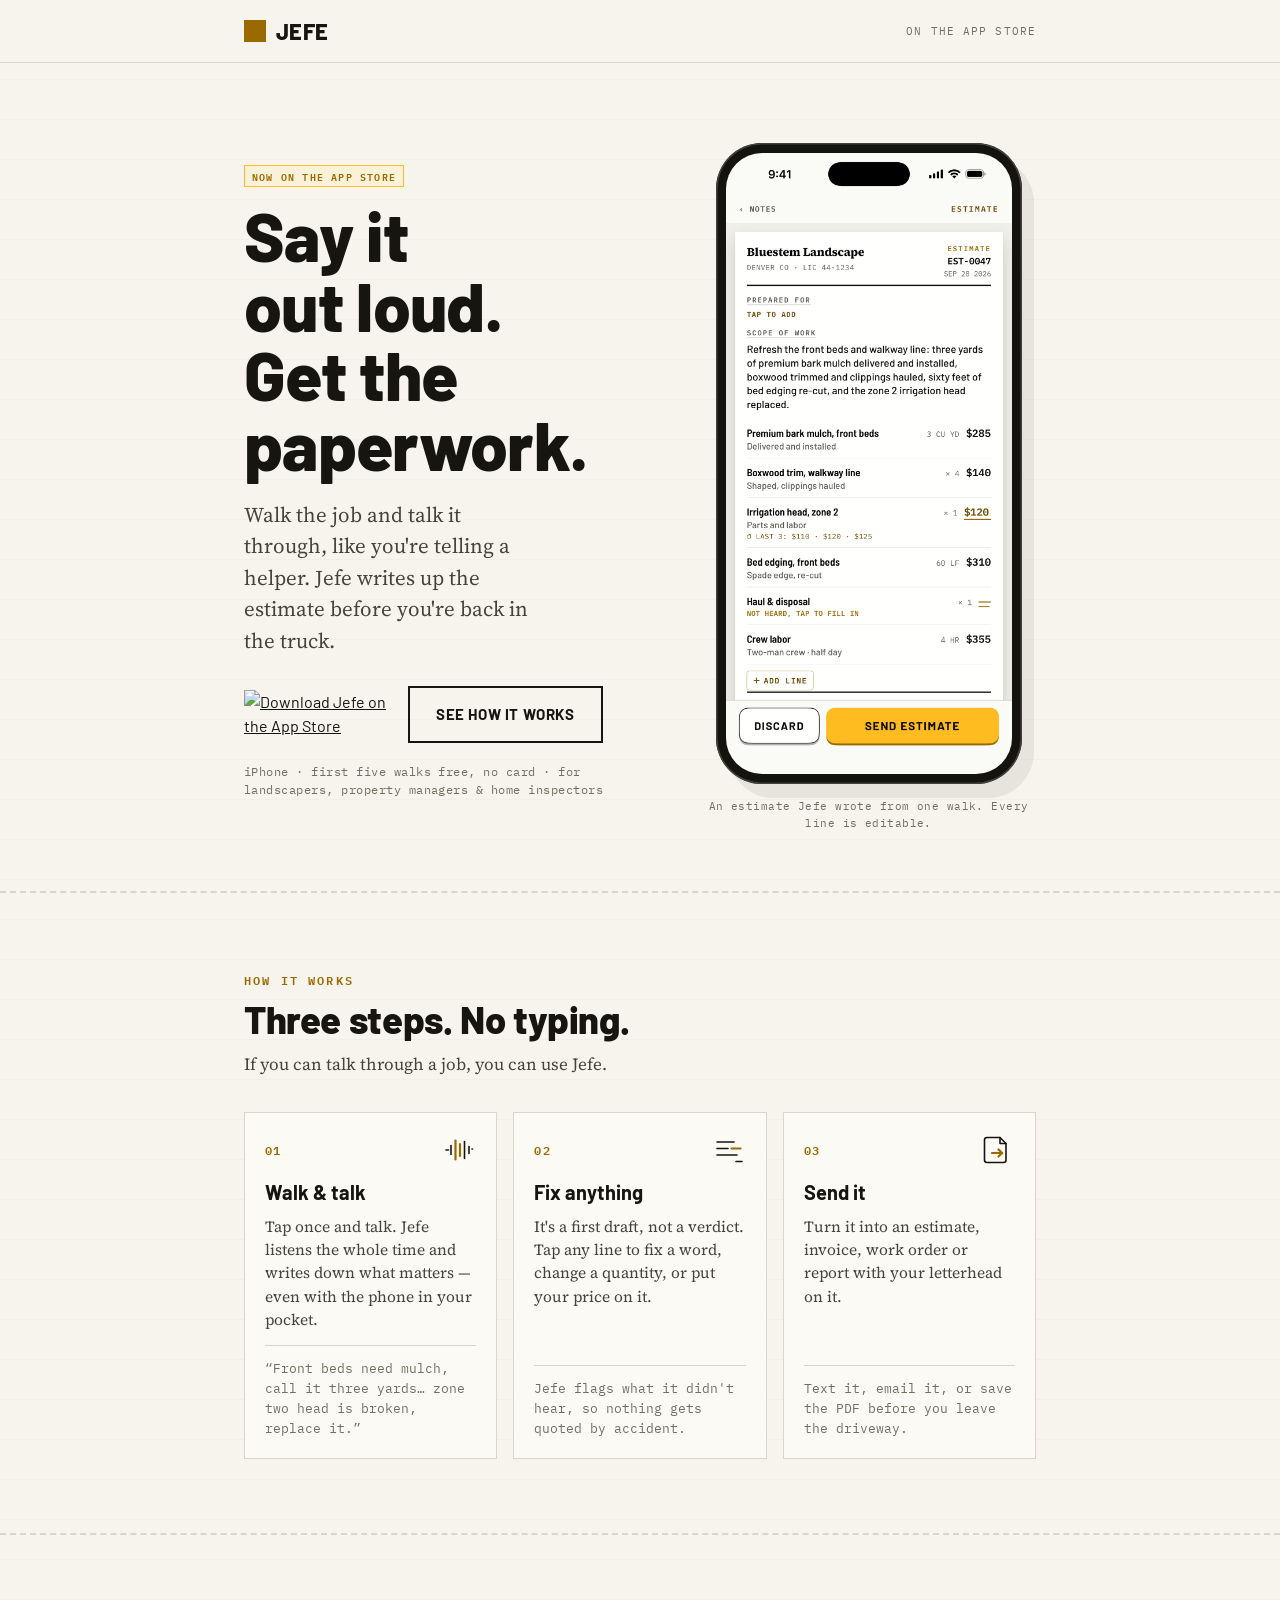
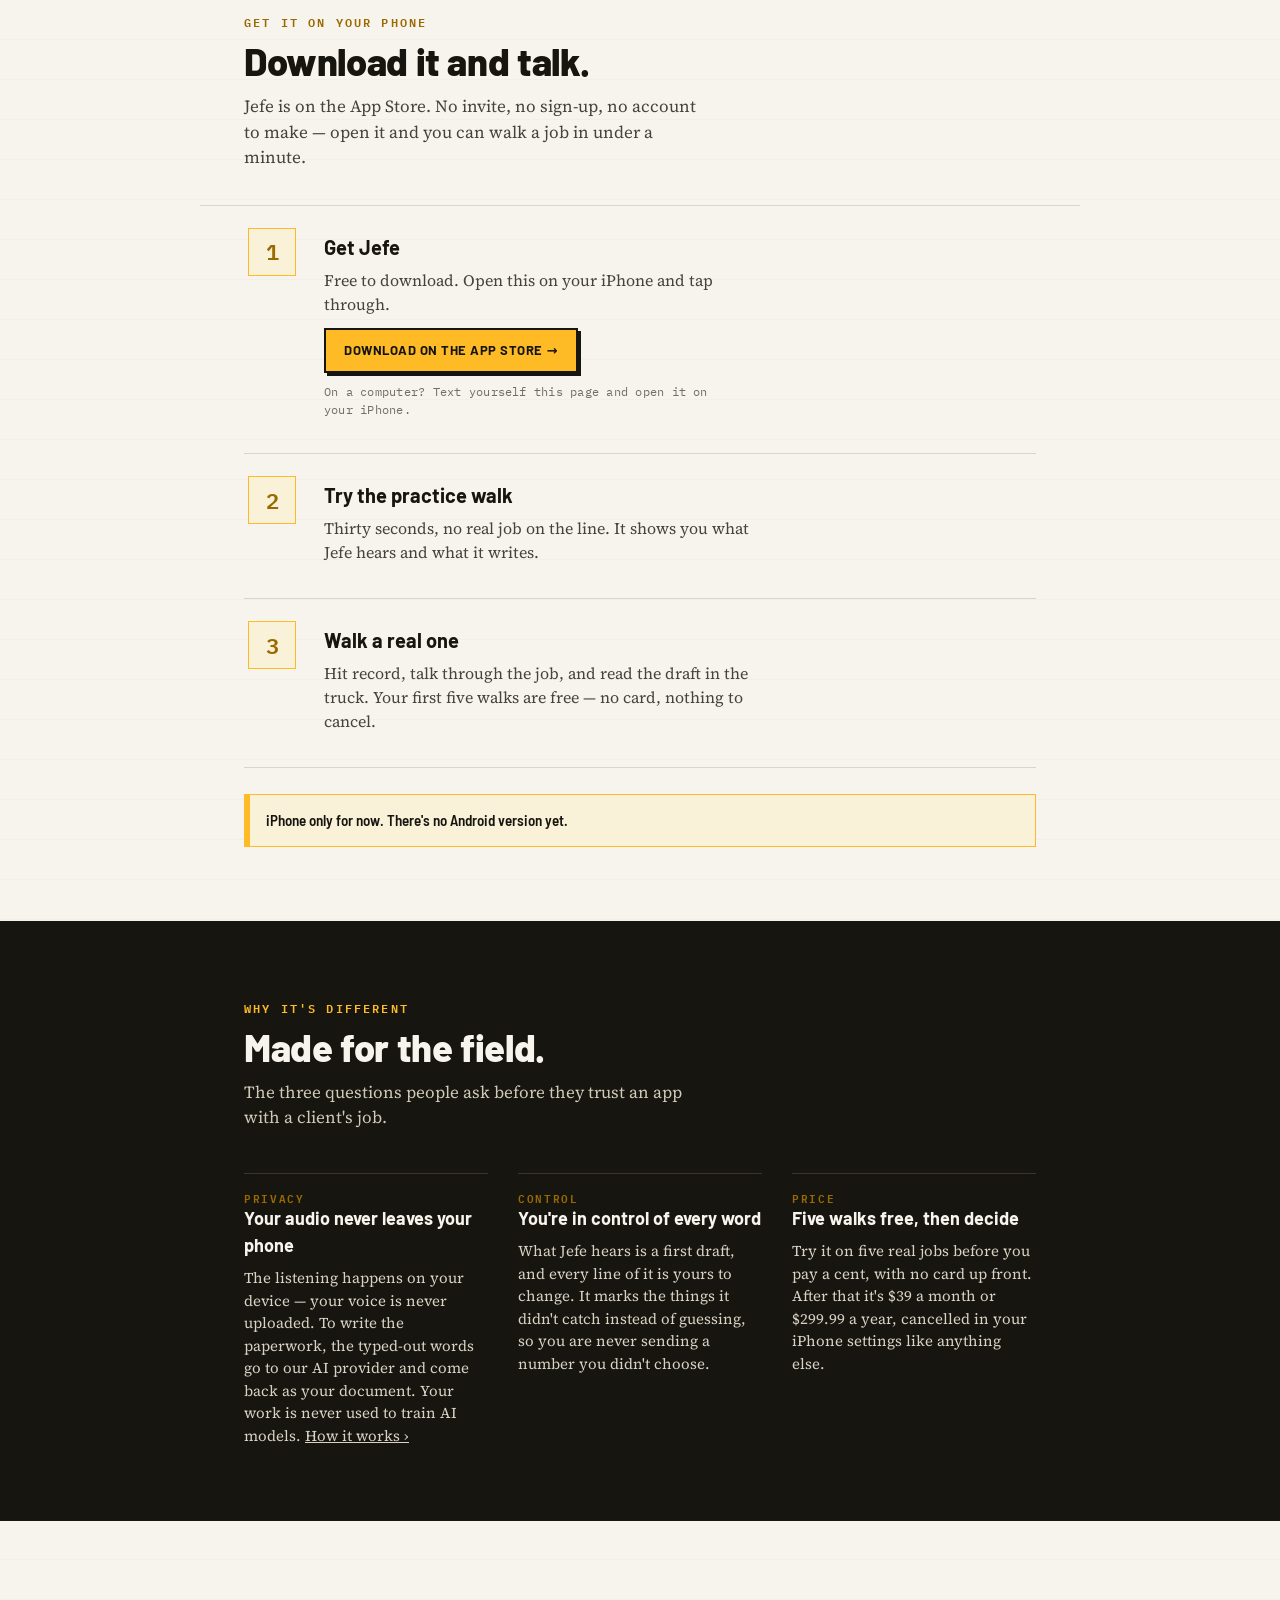
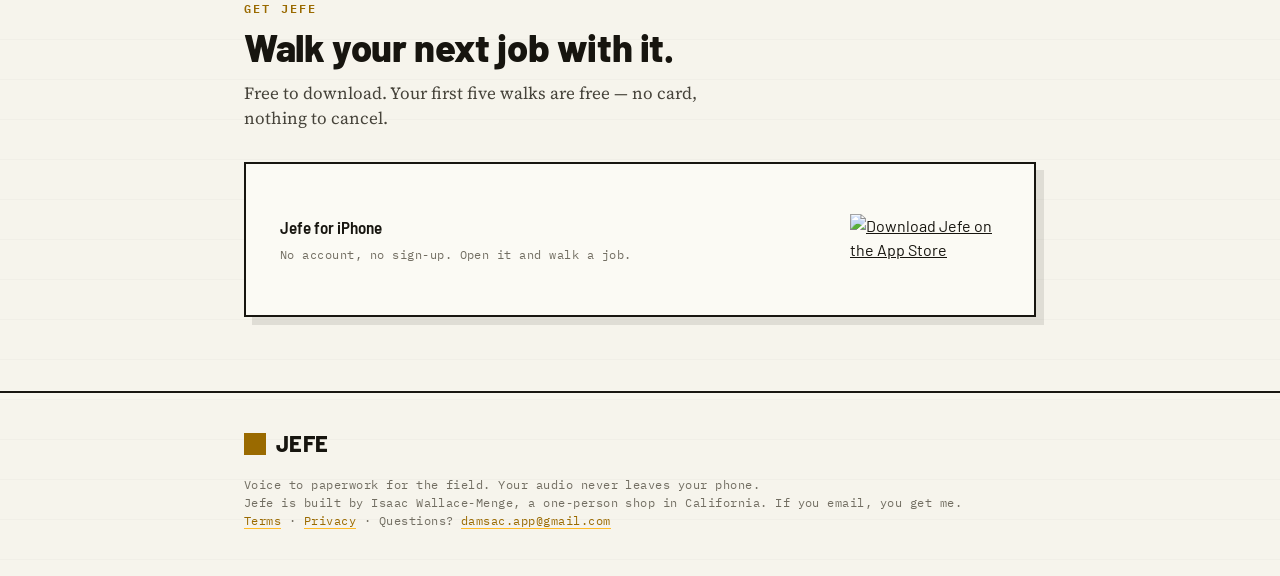
==== commit 9355f9dd: "site: the last of the beta comes off the page The Android waitlist was the one piece of the beta sti" ====
--- a/index.html
+++ b/index.html
@@ -10,6 +10,13 @@
 <meta property="og:title" content="Jefe: say it out loud, get the paperwork" />
 <meta property="og:description" content="Walk the job, talk it through, and Jefe writes up the estimate. On the App Store — first five walks free." />
 <meta property="og:type" content="website" />
+<meta property="og:url" content="https://usejefe.com/" />
+<meta property="og:image" content="https://usejefe.com/img/estimate.png" />
+<meta property="og:image:alt" content="An estimate Jefe wrote from a spoken walk-through, on an iPhone screen." />
+<link rel="canonical" href="https://usejefe.com/" />
+<!-- The repo also publishes to GitHub Pages (damsac.github.io/jefe-beta). That copy
+     is a duplicate, not a second site: send anyone who lands there to the real one. -->
+<script>if (/\.github\.io$/.test(location.hostname)) location.replace('https://usejefe.com' + location.pathname.replace(/^\/jefe-beta/, ''));</script>
 
 <link rel="preconnect" href="https://fonts.googleapis.com" />
 <link rel="preconnect" href="https://fonts.gstatic.com" crossorigin />
@@ -210,25 +217,15 @@
     font-weight: 600; letter-spacing: 0.16em; text-transform: uppercase;
   }
 
-  /* ---- waitlist ---- */
-  .waitlist .card {
+  /* ---- get it (closing call) ---- */
+  .get .card {
     margin-top: 30px; background: var(--sheet); border: 2px solid var(--ink);
     box-shadow: 8px 8px 0 rgba(23,21,15,0.10); padding: clamp(22px, 4vw, 34px);
-  }
-  .field { display: block; margin-top: 16px; }
-  .field label { display: block; font-family: var(--mono); font-size: 12px; letter-spacing: 0.08em; text-transform: uppercase; color: var(--ink-45); margin-bottom: 7px; }
-  .field input, .field select {
-    width: 100%; font-family: var(--ui); font-size: 16px; color: var(--ink);
-    padding: 13px 14px; background: var(--paper); border: 1.5px solid var(--hairline);
-    border-radius: 0; -webkit-appearance: none; appearance: none;
-  }
-  .field input:focus, .field select:focus { outline: none; border-color: var(--amber-deep); box-shadow: inset 0 0 0 1px var(--amber-deep); }
-  .field select { background-image: url("data:image/svg+xml,%3Csvg xmlns='http://www.w3.org/2000/svg' width='12' height='8' viewBox='0 0 12 8'%3E%3Cpath d='M1 1l5 5 5-5' stroke='%239A6A00' stroke-width='1.5' fill='none'/%3E%3C/svg%3E"); background-repeat: no-repeat; background-position: right 14px center; }
-  form .btn { width: 100%; margin-top: 22px; }
-  .honeypot { position: absolute; left: -9999px; }
-  .form-msg { margin-top: 14px; font-family: var(--cond); font-weight: 600; font-size: 15px; display: none; }
-  .form-msg.ok { display: block; color: var(--green); }
-  .form-msg.err { display: block; color: var(--red); }
+    display: flex; flex-wrap: wrap; align-items: center; justify-content: space-between; gap: 18px 28px;
+  }
+  .get .card > * { min-width: 0; }
+  .get .card .what { font-family: var(--cond); font-weight: 600; font-size: 17px; color: var(--ink); }
+  .get .card .what .fine { display: block; margin-top: 6px; font-family: var(--mono); font-weight: 400; font-size: 12px; letter-spacing: 0.04em; color: var(--ink-45); }
 
   /* ---- footer ---- */
   footer { border-top: 2px solid var(--ink); padding: 34px 0 46px; }
@@ -368,7 +365,7 @@
   <div class="wrap">
     <div class="notebar">
       <div class="tick"></div>
-      <div class="txt">iPhone only for now. On Android? Leave your email below and we'll tell you the day it's ready.</div>
+      <div class="txt">iPhone only for now. There's no Android version yet.</div>
     </div>
   </div>
 </section>
@@ -399,45 +396,18 @@
   </div>
 </section>
 
-<!-- ============ WAITLIST ============ -->
-<section id="waitlist" class="waitlist">
+<!-- ============ GET IT ============ -->
+<section id="get" class="get">
   <div class="wrap sec-head">
-    <span class="kicker">Not on iPhone?</span>
-    <h2>Tell us where to find you.</h2>
-    <p class="sub-lead">Android isn't ready yet. Leave your email and we'll let you know the day it is &mdash; nothing else, no newsletter.</p>
+    <span class="kicker">Get Jefe</span>
+    <h2>Walk your next job with it.</h2>
+    <p class="sub-lead">Free to download. Your first five walks are free &mdash; no card, nothing to cancel.</p>
   </div>
 
   <div class="wrap">
     <div class="card">
-      <!-- Netlify Forms: no third-party service. Netlify captures submissions on
-           deploy (data-netlify) and emails damsac.app@gmail.com per submission
-           once the email notification is enabled in the Netlify dashboard. -->
-      <form id="waitlist-form" name="waitlist" method="POST"
-            data-netlify="true" netlify-honeypot="company-website">
-        <input type="hidden" name="form-name" value="waitlist" />
-        <div class="field">
-          <label for="name">Name</label>
-          <input id="name" type="text" name="name" required autocomplete="name" placeholder="Your name" />
-        </div>
-        <div class="field">
-          <label for="email">Email</label>
-          <input id="email" type="email" name="email" required autocomplete="email" placeholder="you@email.com" />
-        </div>
-        <div class="field">
-          <label for="trade">What do you do? (optional)</label>
-          <select id="trade" name="trade">
-            <option value="">Choose one…</option>
-            <option>Landscaping / lawn care</option>
-            <option>Property management</option>
-            <option>Home / property inspection</option>
-            <option>Other field / trade work</option>
-          </select>
-        </div>
-        <!-- spam trap (Netlify silently drops submissions that fill this) -->
-        <p class="honeypot"><label>Leave this empty: <input name="company-website" tabindex="-1" autocomplete="off" /></label></p>
-        <button class="btn" type="submit">Tell me when it's ready</button>
-        <p class="form-msg" id="form-msg" role="status" aria-live="polite"></p>
-      </form>
+      <p class="what">Jefe for iPhone<span class="fine">No account, no sign-up. Open it and walk a job.</span></p>
+      <a class="badge" href="https://apps.apple.com/app/id6761315709" target="_blank" rel="noopener"><img src="https://tools.applemediaservices.com/api/badges/download-on-the-app-store/black/en-us" alt="Download Jefe on the App Store" width="150" height="50" /></a>
     </div>
   </div>
 </section>
@@ -455,34 +425,5 @@
   </div>
 </footer>
 
-<script>
-  // Waitlist — submit to Netlify Forms via fetch (URL-encoded POST to the page)
-  // so we capture the submission without leaving the page.
-  const form = document.getElementById('waitlist-form');
-  const msg = document.getElementById('form-msg');
-  form.addEventListener('submit', async (e) => {
-    e.preventDefault();
-    msg.className = 'form-msg'; msg.textContent = '';
-    const body = new URLSearchParams(new FormData(form)).toString();
-    try {
-      const res = await fetch('/', {
-        method: 'POST',
-        headers: { 'Content-Type': 'application/x-www-form-urlencoded' },
-        body
-      });
-      if (res.ok) {
-        form.reset();
-        msg.className = 'form-msg ok';
-        msg.textContent = "You're on the list. We'll tell you when Android lands.";
-      } else {
-        msg.className = 'form-msg err';
-        msg.textContent = 'Something went wrong. Try again, or email us directly.';
-      }
-    } catch (_) {
-      msg.className = 'form-msg err';
-      msg.textContent = 'Network hiccup. Try again in a moment.';
-    }
-  });
-</script>
 </body>
 </html>
